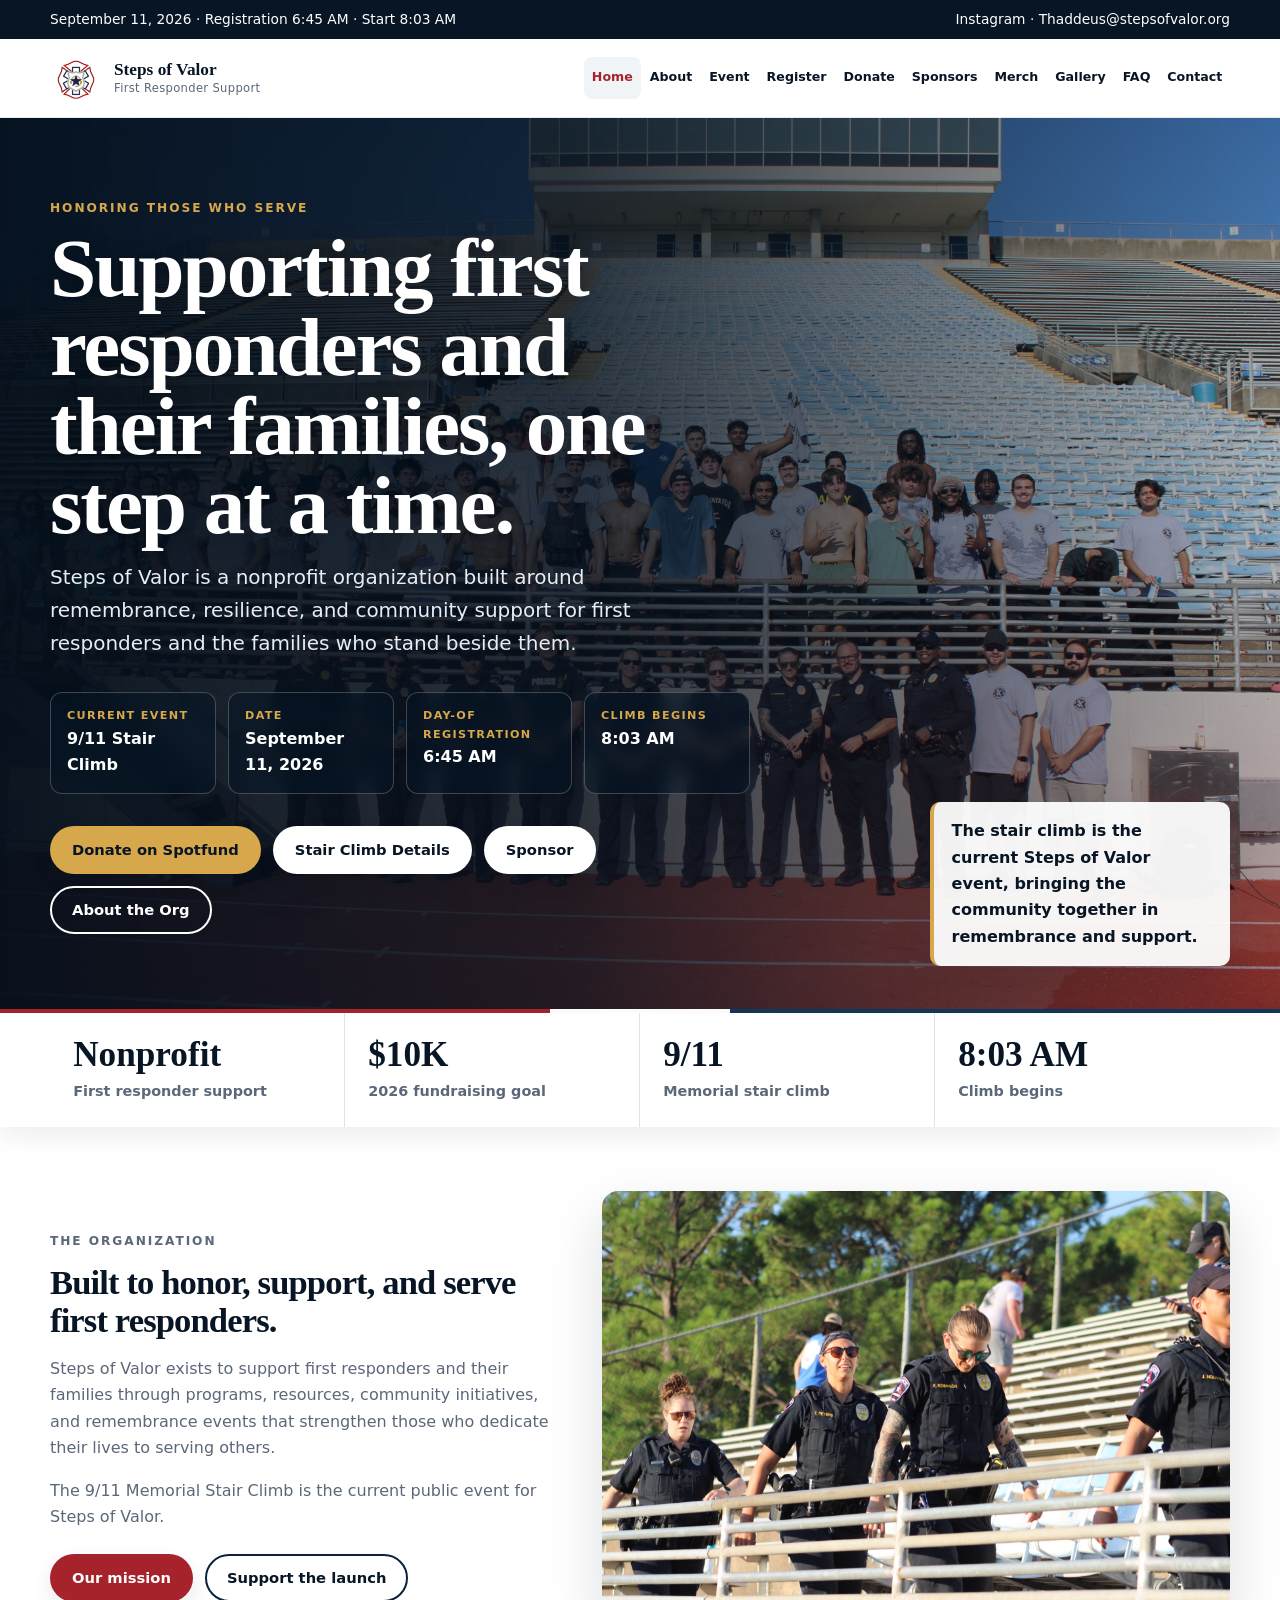
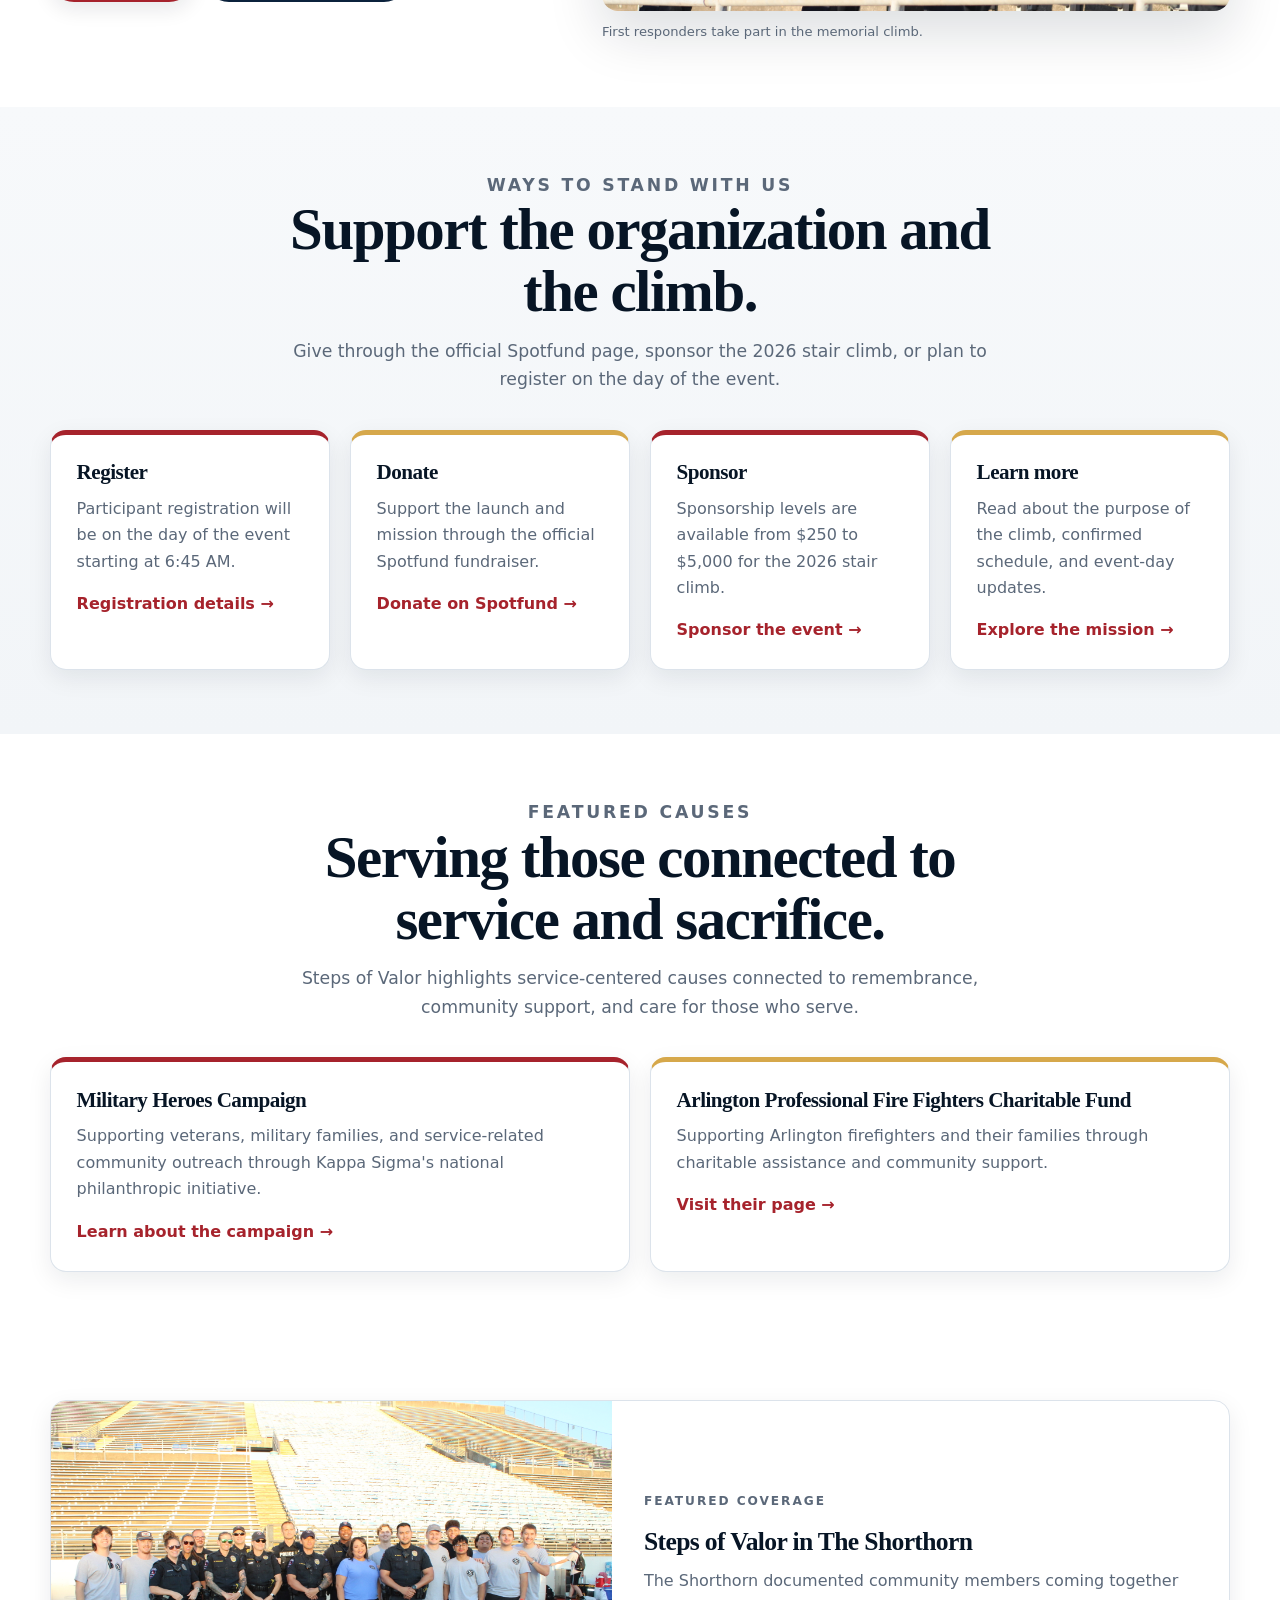
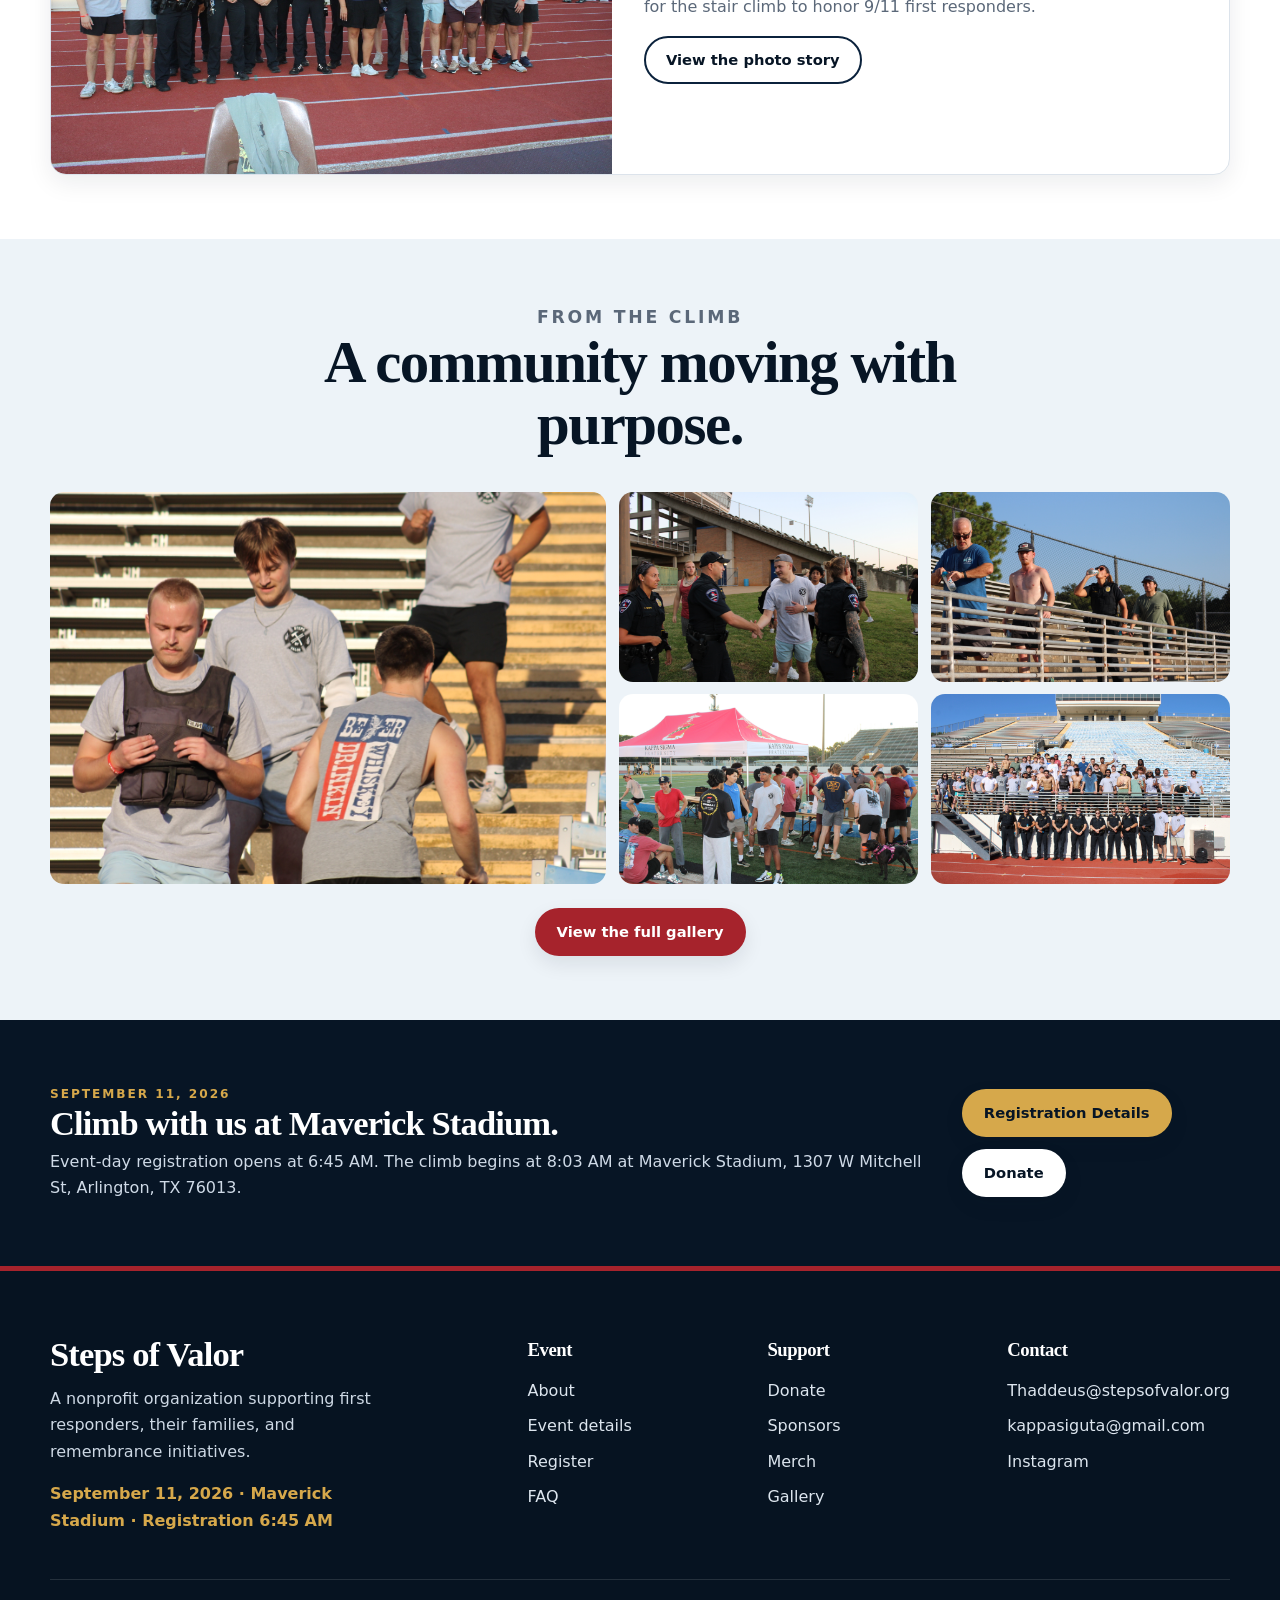
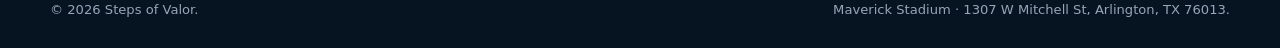
==== index.html @ c44294a9 "Use transparent header emblem" ====
<!DOCTYPE html>
<html lang="en">
<head>
  <meta charset="UTF-8">
  <meta name="viewport" content="width=device-width, initial-scale=1.0">
  <title>Steps of Valor | First Responder Support</title>
  <meta name="description" content="Steps of Valor is a nonprofit organization supporting first responders and their families. Its current event is the 2026 Steps of Valor 9/11 Memorial Stair Climb.">
  <meta property="og:title" content="Steps of Valor | First Responder Support">
  <meta property="og:description" content="Support first responders and their families through Steps of Valor. The 2026 9/11 Memorial Stair Climb is September 11 at Maverick Stadium.">
  <meta property="og:type" content="website">
  <meta property="og:url" content="https://stepsofvalor.org/">
  <meta property="og:image" content="assets/images/IMG_0502.JPG">
  <link rel="icon" href="assets/images/favicon.svg" type="image/svg+xml">
  <link rel="stylesheet" href="assets/css/style.css?v=20260818-3">
</head>
<body>
  <a class="skip-link" href="#main">Skip to content</a>
  <div class="top-strip"><div class="container"><span>September 11, 2026 · Registration 6:45 AM · Start 8:03 AM</span><span><a data-link="instagram" href="https://www.instagram.com/stepsofvalor/">Instagram</a> · <a data-email="contact" href="mailto:Thaddeus@stepsofvalor.org">Thaddeus@stepsofvalor.org</a></span></div></div>
  <header class="site-header">
    <div class="container header-inner">
      <a class="brand" href="index.html" aria-label="Steps of Valor home"><span class="brand-logo" aria-hidden="true"><img src="assets/images/steps-of-valor-emblem-transparent.png" alt=""></span><span class="brand-text"><span class="brand-name">Steps of Valor</span><span class="brand-subtitle">First Responder Support</span></span></a>
      <button class="menu-toggle" type="button" aria-label="Toggle navigation" aria-expanded="false" data-menu-toggle>Menu</button>
      <nav class="site-nav" aria-label="Primary navigation" data-site-nav><a data-current href="index.html">Home</a><a data-current href="about.html">About</a><a data-current href="event.html">Event</a><a data-current href="register.html">Register</a><a data-current href="donate.html">Donate</a><a data-current href="sponsors.html">Sponsors</a><a data-current href="merch.html">Merch</a><a data-current href="gallery.html">Gallery</a><a data-current href="faq.html">FAQ</a><a data-current href="contact.html">Contact</a></nav>
    </div>
  </header>

  <main id="main">
    <section class="hero">
      <div class="container hero-grid">
        <div>
          <p class="eyebrow" style="color:var(--gold-500)">Honoring those who serve</p>
          <h1>Supporting first responders and their families, one step at a time.</h1>
          <p class="lead">Steps of Valor is a nonprofit organization built around remembrance, resilience, and community support for first responders and the families who stand beside them.</p>
          <div class="hero-facts" aria-label="Confirmed event times">
            <div class="hero-fact"><strong>Current event</strong><span>9/11 Stair Climb</span></div>
            <div class="hero-fact"><strong>Date</strong><span>September 11, 2026</span></div>
            <div class="hero-fact"><strong>Day-of registration</strong><span>6:45 AM</span></div>
            <div class="hero-fact"><strong>Climb begins</strong><span>8:03 AM</span></div>
          </div>
          <div class="button-row"><a class="btn btn-secondary" data-link="donation" href="https://www.spotfund.com/story/bda2a537-c0e3-43a4-8b0c-3c5d12662fa1?source=s&amp;share_location=c&amp;SFID=mqt8v43sc">Donate on Spotfund</a><a class="btn btn-light" href="event.html">Stair Climb Details</a><a class="btn btn-light" href="sponsors.html">Sponsor</a><a class="btn btn-outline" style="color:#fff;border-color:#fff" href="about.html">About the Org</a></div>
        </div>
        <p class="hero-note">The stair climb is the current Steps of Valor event, bringing the community together in remembrance and support.</p>
      </div>
    </section>

    <section class="stat-strip" aria-label="Organization and event overview"><div class="container stat-grid"><div class="stat"><strong>Nonprofit</strong><span>First responder support</span></div><div class="stat"><strong>$10K</strong><span>2026 fundraising goal</span></div><div class="stat"><strong>9/11</strong><span>Memorial stair climb</span></div><div class="stat"><strong>8:03 AM</strong><span>Climb begins</span></div></div></section>

    <section class="section">
      <div class="container feature-band">
        <div>
          <p class="eyebrow">The organization</p>
          <h2>Built to honor, support, and serve first responders.</h2>
          <p>Steps of Valor exists to support first responders and their families through programs, resources, community initiatives, and remembrance events that strengthen those who dedicate their lives to serving others.</p>
          <p>The 9/11 Memorial Stair Climb is the current public event for Steps of Valor.</p>
          <div class="button-row" style="margin-top:1.5rem"><a class="btn btn-primary" href="about.html">Our mission</a><a class="btn btn-outline" data-link="donation" href="https://www.spotfund.com/story/bda2a537-c0e3-43a4-8b0c-3c5d12662fa1?source=s&amp;share_location=c&amp;SFID=mqt8v43sc">Support the launch</a></div>
        </div>
        <figure style="margin:0"><div class="feature-image"><img src="assets/images/IMG_0269.JPG" alt="First responders climbing stadium steps during Steps of Valor" loading="lazy"></div><figcaption class="image-caption">First responders take part in the memorial climb.</figcaption></figure>
      </div>
    </section>

    <section class="section section-soft">
      <div class="container">
        <div class="section-header center"><p class="eyebrow">Ways to stand with us</p><h2>Support the organization and the climb.</h2><p>Give through the official Spotfund page, sponsor the 2026 stair climb, or plan to register on the day of the event.</p></div>
        <div class="grid four">
          <article class="card accent-card"><h3>Register</h3><p>Participant registration will be on the day of the event starting at 6:45 AM.</p><a class="link-arrow" href="register.html">Registration details</a></article>
          <article class="card gold-card"><h3>Donate</h3><p>Support the launch and mission through the official Spotfund fundraiser.</p><a class="link-arrow" data-link="donation" href="https://www.spotfund.com/story/bda2a537-c0e3-43a4-8b0c-3c5d12662fa1?source=s&amp;share_location=c&amp;SFID=mqt8v43sc">Donate on Spotfund</a></article>
          <article class="card accent-card"><h3>Sponsor</h3><p>Sponsorship levels are available from $250 to $5,000 for the 2026 stair climb.</p><a class="link-arrow" href="sponsors.html">Sponsor the event</a></article>
          <article class="card gold-card"><h3>Learn more</h3><p>Read about the purpose of the climb, confirmed schedule, and event-day updates.</p><a class="link-arrow" href="about.html">Explore the mission</a></article>
        </div>
      </div>
    </section>

    <section class="section">
      <div class="container">
        <div class="section-header center"><p class="eyebrow">Featured causes</p><h2>Serving those connected to service and sacrifice.</h2><p>Steps of Valor highlights service-centered causes connected to remembrance, community support, and care for those who serve.</p></div>
        <div class="grid two">
          <article class="card accent-card"><h3>Military Heroes Campaign</h3><p>Supporting veterans, military families, and service-related community outreach through Kappa Sigma's national philanthropic initiative.</p><a class="link-arrow" data-link="military-heroes" href="https://www.kappasigma.org/military-heroes-campaign/" target="_blank" rel="noopener">Learn about the campaign</a></article>
          <article class="card gold-card"><h3>Arlington Professional Fire Fighters Charitable Fund</h3><p>Supporting Arlington firefighters and their families through charitable assistance and community support.</p><a class="link-arrow" data-link="arlington-firefighters" href="https://www.arlingtonprofessionalfirefighters.org/" target="_blank" rel="noopener">Visit their page</a></article>
        </div>
      </div>
    </section>

    <section class="section">
      <div class="container">
        <article class="card media-card">
          <img src="assets/images/IMG_0184.JPG" alt="Steps of Valor participants and first responders gathered at the stadium" loading="lazy">
          <div><p class="eyebrow">Featured coverage</p><h2>Steps of Valor in The Shorthorn</h2><p>The Shorthorn documented community members coming together for the stair climb to honor 9/11 first responders.</p><a class="btn btn-outline" href="https://www.theshorthorn.com/gallery/photos-community-climbs-steps-of-valor-honors-9-11-first-responders/article_fa70533f-13c5-48ef-8dc5-a24b3c946328.html" target="_blank" rel="noopener">View the photo story</a></div>
        </article>
      </div>
    </section>

    <section class="section section-blue">
      <div class="container">
        <div class="section-header center"><p class="eyebrow">From the climb</p><h2>A community moving with purpose.</h2></div>
        <div class="gallery-preview">
          <a href="gallery.html"><img src="assets/images/IMG_0232.JPG" alt="Participants climbing stadium stairs" loading="lazy"></a>
          <a href="gallery.html"><img src="assets/images/IMG_0146.JPG" alt="Community members greeting first responders" loading="lazy"></a>
          <a href="gallery.html"><img src="assets/images/IMG_0398.JPG" alt="Climbers on stadium steps" loading="lazy"></a>
          <a href="gallery.html"><img src="assets/images/IMG_0174.JPG" alt="Event registration gathering" loading="lazy"></a>
          <a href="gallery.html"><img src="assets/images/IMG_0502.JPG" alt="Steps of Valor community group" loading="lazy"></a>
        </div>
        <div class="button-row" style="margin-top:1.5rem;justify-content:center"><a class="btn btn-primary" href="gallery.html">View the full gallery</a></div>
      </div>
    </section>

    <section class="section section-dark"><div class="container cta-panel"><div><p class="eyebrow" style="color:var(--gold-500)">September 11, 2026</p><h2>Climb with us at Maverick Stadium.</h2><p>Event-day registration opens at 6:45 AM. The climb begins at 8:03 AM at Maverick Stadium, 1307 W Mitchell St, Arlington, TX 76013.</p></div><div class="button-row"><a class="btn btn-secondary" href="register.html">Registration Details</a><a class="btn btn-light" data-link="donation" href="https://www.spotfund.com/story/bda2a537-c0e3-43a4-8b0c-3c5d12662fa1?source=s&amp;share_location=c&amp;SFID=mqt8v43sc">Donate</a></div></div></section>
  </main>

  <footer class="site-footer">
    <div class="container footer-grid"><div><h2>Steps of Valor</h2><p>A nonprofit organization supporting first responders, their families, and remembrance initiatives.</p><p class="footer-event">September 11, 2026 · Maverick Stadium · Registration 6:45 AM</p></div><div><h3>Event</h3><div class="footer-links"><a href="about.html">About</a><a href="event.html">Event details</a><a href="register.html">Register</a><a href="faq.html">FAQ</a></div></div><div><h3>Support</h3><div class="footer-links"><a href="donate.html">Donate</a><a href="sponsors.html">Sponsors</a><a href="merch.html">Merch</a><a href="gallery.html">Gallery</a></div></div><div><h3>Contact</h3><div class="footer-links"><a data-email="contact" href="mailto:Thaddeus@stepsofvalor.org">Thaddeus@stepsofvalor.org</a><a data-email="chapter" href="mailto:kappasiguta@gmail.com">kappasiguta@gmail.com</a><a data-link="instagram" href="https://www.instagram.com/stepsofvalor/">Instagram</a></div></div></div>
    <div class="container footer-bottom"><span>&copy; <span data-current-year></span> Steps of Valor.</span><span>Maverick Stadium · 1307 W Mitchell St, Arlington, TX 76013.</span></div>
  </footer>
  <script src="assets/js/config.js"></script><script src="assets/js/main.js"></script>
</body>
</html>
---- assets/css/style.css ----
:root {
  --navy-950: #071525;
  --navy-900: #0b223c;
  --navy-800: #123759;
  --red-700: #a6232c;
  --red-600: #bd303a;
  --gold-500: #d6a84b;
  --gold-100: #fff5dc;
  --ink: #152033;
  --muted: #5b6879;
  --line: #dce3eb;
  --paper: #fff;
  --soft: #f5f7fa;
  --soft-blue: #edf3f8;
  --shadow-sm: 0 8px 24px rgba(7, 21, 37, .08);
  --shadow: 0 22px 55px rgba(7, 21, 37, .14);
  --radius: 16px;
  --max: 1180px;
}

* { box-sizing: border-box; }
html { scroll-behavior: smooth; }
body { margin: 0; color: var(--ink); background: var(--paper); font-family: Inter, ui-sans-serif, system-ui, -apple-system, BlinkMacSystemFont, "Segoe UI", sans-serif; font-size: 16px; line-height: 1.65; }
body.menu-open { overflow: hidden; }
img { display: block; max-width: 100%; }
a { color: var(--red-700); text-underline-offset: 3px; }
a:hover { color: var(--navy-900); }
:focus-visible { outline: 3px solid var(--gold-500); outline-offset: 3px; }
h1, h2, h3 { font-family: Georgia, "Times New Roman", serif; letter-spacing: -.025em; }
h2 { font-size: clamp(1.8rem, 2.7vw, 2.45rem); line-height: 1.12; }
.container { width: min(100% - 40px, var(--max)); margin-inline: auto; }
.skip-link { position: absolute; left: 1rem; top: -5rem; z-index: 1000; padding: .7rem 1rem; background: var(--gold-500); color: var(--navy-950); font-weight: 800; }
.skip-link:focus { top: 1rem; }
.eyebrow { margin: 0 0 .7rem; color: var(--red-700); font-size: .76rem; font-weight: 900; letter-spacing: .16em; text-transform: uppercase; }
.section { padding: clamp(3.75rem, 5vw, 4.75rem) 0; }
.section-soft { background: linear-gradient(180deg, #f7f9fb, #f2f5f8); }
.section-blue { background: var(--soft-blue); }
.section-dark { color: #fff; background: var(--navy-950); }
.section-header { max-width: 750px; margin-bottom: 2.25rem; }
.section-header.center { margin-inline: auto; text-align: center; }
.section-header h1, .section-header h2 { margin: 0 0 .85rem; color: var(--navy-950); font-size: clamp(2.15rem, 4.6vw, 3.7rem); line-height: 1.05; }
.section-header p, .lead { margin: 0; color: var(--muted); font-size: 1.08rem; }
.section-dark h2, .section-dark .section-header h2 { color: #fff; }
.section-dark p { color: #cfdae7; }

.top-strip { color: #fff; background: var(--navy-950); font-size: .86rem; }
.top-strip .container { display: flex; gap: 1rem; align-items: center; justify-content: space-between; padding: .5rem 0; }
.top-strip a { color: #fff; text-decoration: none; }
.top-strip a:hover { color: var(--gold-500); }
.site-header { position: relative; z-index: 100; border-bottom: 1px solid rgba(7,21,37,.08); background: rgba(255,255,255,.96); backdrop-filter: blur(16px); }
.header-inner { display: flex; min-height: 78px; align-items: center; justify-content: space-between; gap: 1.25rem; }
.brand { display: inline-flex; flex: 0 0 auto; align-items: center; gap: .75rem; color: var(--navy-950); text-decoration: none; }
.brand-logo { display: grid; width: 52px; height: 52px; flex: 0 0 auto; place-items: center; overflow: hidden; background: transparent; }
.brand-logo img { width: 100%; height: 100%; object-fit: contain; }
.brand-text { display: grid; line-height: 1.05; }
.brand-name { font-family: Georgia, serif; font-size: 1.08rem; font-weight: 800; }
.brand-subtitle { margin-top: .2rem; color: var(--muted); font-size: .72rem; letter-spacing: .03em; }
.site-nav { display: flex; align-items: center; gap: .1rem; }
.site-nav a { padding: .65rem .48rem; border-radius: 8px; color: var(--navy-950); font-size: .79rem; font-weight: 800; text-decoration: none; }
.site-nav a:hover, .site-nav a[aria-current="page"] { color: var(--red-700); background: #f1f4f7; }
.menu-toggle { display: none; min-width: 46px; min-height: 44px; border: 1px solid var(--line); border-radius: 10px; color: var(--navy-950); background: #fff; font-weight: 800; }

.button-row { display: flex; flex-wrap: wrap; gap: .75rem; align-items: center; }
.btn { display: inline-flex; min-height: 48px; align-items: center; justify-content: center; padding: .85rem 1.25rem; border: 2px solid transparent; border-radius: 999px; font-size: .92rem; font-weight: 900; line-height: 1.1; text-align: center; text-decoration: none; box-shadow: 0 8px 20px rgba(7,21,37,.09); transition: transform .18s ease, box-shadow .18s ease, background .18s ease; }
.btn:hover { transform: translateY(-2px); box-shadow: 0 12px 25px rgba(7,21,37,.15); }
.btn-primary { color: #fff; background: var(--red-700); }
.btn-primary:hover { color: #fff; background: #8e1b23; }
.btn-secondary { color: var(--navy-950); background: var(--gold-500); }
.btn-secondary:hover { color: var(--navy-950); background: #e5b95d; }
.btn-outline { color: var(--navy-950); border-color: var(--navy-900); background: transparent; box-shadow: none; }
.btn-outline:hover { color: #fff; background: var(--navy-900); }
.btn-light { color: var(--navy-950); background: #fff; }
.btn-light:hover { color: var(--navy-950); background: var(--gold-100); }

.hero { position: relative; overflow: hidden; min-height: 690px; color: #fff; background: var(--navy-950); }
.hero::before { content: ""; position: absolute; inset: 0; background: linear-gradient(90deg, rgba(4,15,27,.97) 0%, rgba(4,15,27,.83) 45%, rgba(4,15,27,.28) 100%), linear-gradient(0deg, rgba(166,35,44,.25), transparent 55%), url("../images/IMG_0502.JPG") center 38% / cover; }
.hero::after { content: ""; position: absolute; inset: auto 0 0; height: 5px; background: linear-gradient(90deg, var(--red-700) 0 43%, #fff 43% 57%, var(--navy-800) 57%); }
.hero-grid { position: relative; display: grid; min-height: 690px; grid-template-columns: minmax(0, 700px); align-items: center; padding: 5rem 0; }
.hero h1 { max-width: 820px; margin: 0 0 1rem; font-size: clamp(2.9rem, 6.5vw, 5.6rem); line-height: .95; text-wrap: balance; text-shadow: 0 3px 25px rgba(0,0,0,.3); }
.hero .lead { max-width: 650px; color: #e6edf5; font-size: clamp(1.05rem, 2vw, 1.25rem); }
.hero-facts { display: grid; max-width: 900px; grid-template-columns: repeat(4, 1fr); gap: .75rem; margin: 2rem 0; }
.hero-fact { padding: .9rem 1rem; border: 1px solid rgba(255,255,255,.22); border-radius: 12px; background: rgba(7,21,37,.55); backdrop-filter: blur(8px); }
.hero-fact strong { display: block; color: var(--gold-500); font-size: .7rem; letter-spacing: .12em; text-transform: uppercase; }
.hero-fact span { font-size: 1rem; font-weight: 800; }
.hero-note { position: absolute; right: 0; bottom: 2rem; max-width: 300px; padding: 1rem 1.1rem; border-left: 4px solid var(--gold-500); border-radius: 10px; color: var(--navy-950); background: rgba(255,255,255,.94); box-shadow: var(--shadow); font-weight: 700; }

.stat-strip { position: relative; z-index: 2; margin-top: -1px; background: #fff; box-shadow: var(--shadow-sm); }
.stat-grid { display: grid; grid-template-columns: repeat(4, 1fr); }
.stat { padding: 1.45rem; border-right: 1px solid var(--line); }
.stat:last-child { border: 0; }
.stat strong { display: block; color: var(--navy-950); font: 800 clamp(1.4rem,3vw,2.2rem)/1.1 Georgia, serif; }
.stat span { display: block; margin-top: .3rem; color: var(--muted); font-size: .9rem; font-weight: 700; }

.grid { display: grid; gap: 1.25rem; }
.grid.two { grid-template-columns: repeat(2, minmax(0,1fr)); }
.grid.three { grid-template-columns: repeat(3, minmax(0,1fr)); }
.grid.four { grid-template-columns: repeat(4, minmax(0,1fr)); }
.card { padding: 1.6rem; border: 1px solid var(--line); border-radius: var(--radius); background: #fff; box-shadow: var(--shadow-sm); transition: transform .2s ease, box-shadow .2s ease; }
.card:hover { transform: translateY(-3px); box-shadow: var(--shadow); }
.card h2, .card h3 { margin: 0 0 .7rem; color: var(--navy-950); line-height: 1.16; }
.card h2 { font-size: clamp(1.5rem, 2vw, 2.05rem); }
.card h3 { font-size: clamp(1.3rem, 1.65vw, 1.65rem); }
.card p { margin: 0 0 1rem; color: var(--muted); }
.card p:last-child { margin-bottom: 0; }
.accent-card { border-top: 5px solid var(--red-700); }
.gold-card { border-top: 5px solid var(--gold-500); }
.feature-band { display: grid; grid-template-columns: .9fr 1.1fr; gap: clamp(1.75rem, 3vw, 2.5rem); align-items: center; }
.feature-band h2 { margin: 0 0 .8rem; color: var(--navy-950); }
.feature-band p { color: var(--muted); }
.feature-image { overflow: hidden; min-height: 420px; border-radius: var(--radius); box-shadow: var(--shadow); }
.feature-image img { width: 100%; height: 100%; min-height: 420px; object-fit: cover; }
.image-caption { margin-top: .65rem; color: var(--muted); font-size: .82rem; }
.media-card { display: grid; grid-template-columns: 1fr 1.1fr; overflow: hidden; padding: 0; }
.media-card img { width: 100%; height: 100%; min-height: 310px; object-fit: cover; }
.media-card > div { padding: 2rem; align-self: center; }
.link-arrow { font-weight: 900; text-decoration: none; }
.link-arrow::after { content: " →"; }

.page-hero { position: relative; overflow: hidden; padding: clamp(3.25rem, 4.5vw, 4.25rem) 0; color: #fff; background: linear-gradient(125deg, var(--navy-950), var(--navy-800)); }
.page-hero::after { content: ""; position: absolute; right: -10%; bottom: -80%; width: 50%; aspect-ratio: 1; border: 1px solid rgba(255,255,255,.1); border-radius: 50%; box-shadow: 0 0 0 70px rgba(255,255,255,.025), 0 0 0 140px rgba(255,255,255,.02); }
.page-hero .container { position: relative; z-index: 1; max-width: var(--max); }
.page-hero h1 { max-width: 820px; margin: 0 0 .9rem; font-size: clamp(2.35rem, 4.1vw, 3.75rem); line-height: 1.02; text-wrap: balance; }
.page-hero p:not(.eyebrow) { max-width: 700px; margin: 0; color: #d9e2ed; font-size: clamp(1rem, 1.35vw, 1.08rem); }
.page-hero .eyebrow { color: var(--gold-500); }
.callout, .note { padding: 1.4rem; border: 1px solid #ead7a6; border-radius: var(--radius); background: var(--gold-100); }
.callout h2 { margin-top: 0; color: var(--navy-950); }
.status-pill { display: inline-flex; padding: .3rem .65rem; border-radius: 999px; color: #724d00; background: var(--gold-100); font-size: .75rem; font-weight: 900; letter-spacing: .05em; text-transform: uppercase; }
.check-list { margin: 0; padding: 0; list-style: none; }
.check-list li { position: relative; padding: .45rem 0 .45rem 1.65rem; }
.check-list li::before { content: "✓"; position: absolute; left: 0; color: var(--red-700); font-weight: 900; }
.timeline { display: grid; gap: .3rem; }
.timeline-item { position: relative; display: grid; grid-template-columns: 105px 1fr; gap: 1rem; padding: 1.1rem 0 1.1rem 1.4rem; border-left: 2px solid var(--gold-500); }
.timeline-item::before { content: ""; position: absolute; left: -6px; top: 1.55rem; width: 10px; height: 10px; border-radius: 50%; background: var(--red-700); }
.timeline-item strong { color: var(--navy-950); }
.timeline-item span { color: var(--muted); }
.cta-panel { display: flex; align-items: center; justify-content: space-between; gap: 2rem; }
.cta-panel h2 { margin: 0 0 .35rem; }
.cta-panel p { margin: 0; }
.tier { position: relative; padding-top: 2rem; }
.tier-price { margin: .4rem 0 1rem; color: var(--red-700); font-weight: 900; }
.logo-grid { display: grid; grid-template-columns: repeat(4, 1fr); gap: 1rem; }

.gallery-preview { display: grid; grid-template-columns: 1.3fr .7fr .7fr; grid-template-rows: 190px 190px; gap: .8rem; }
.gallery-preview a:first-child { grid-row: 1 / 3; }
.gallery-preview a { overflow: hidden; border-radius: 14px; }
.gallery-preview img { width: 100%; height: 100%; object-fit: cover; transition: transform .35s ease; }
.gallery-preview a:hover img { transform: scale(1.03); }
.gallery-grid { columns: 3 280px; column-gap: 1rem; }
.gallery-item { position: relative; break-inside: avoid; overflow: hidden; margin: 0 0 1rem; border-radius: 14px; background: #e8edf2; box-shadow: var(--shadow-sm); }
.gallery-item img { width: 100%; height: auto; transition: transform .3s ease; }
.gallery-item:hover img { transform: scale(1.02); }
.gallery-item figcaption { position: absolute; inset: auto 0 0; padding: 2.5rem 1rem .8rem; color: #fff; background: linear-gradient(transparent, rgba(3,12,22,.85)); font-size: .84rem; }
.faq-list { display: grid; gap: .75rem; max-width: 900px; margin-inline: auto; }
.faq-list details { border: 1px solid var(--line); border-radius: 12px; background: #fff; box-shadow: 0 5px 15px rgba(7,21,37,.04); }
.faq-list summary { padding: 1.1rem 1.25rem; color: var(--navy-950); font-weight: 900; cursor: pointer; }
.faq-list details p { margin: 0; padding: 0 1.25rem 1.15rem; color: var(--muted); }

.site-footer { color: #cdd8e4; background: #061321; border-top: 5px solid var(--red-700); }
.footer-grid { display: grid; grid-template-columns: 1.5fr repeat(3, .7fr); gap: 2rem; padding: 4rem 0 2.5rem; }
.site-footer h2, .site-footer h3 { margin: 0 0 .8rem; color: #fff; }
.site-footer p { max-width: 360px; margin: .3rem 0; }
.footer-event { margin-top: 1rem !important; color: var(--gold-500); font-weight: 800; }
.footer-links { display: grid; gap: .55rem; }
.footer-links a { color: #dce5ee; text-decoration: none; }
.footer-links a:hover { color: var(--gold-500); }
.footer-bottom { display: flex; gap: 1rem; justify-content: space-between; padding: 1.2rem 0 1.7rem; border-top: 1px solid rgba(255,255,255,.12); color: #95a6b8; font-size: .82rem; }

@media (max-width: 1060px) {
  .site-header { position: sticky; top: 0; }
  .menu-toggle { display: inline-flex; align-items: center; justify-content: center; }
  .site-nav { position: fixed; inset: 78px 0 auto; display: none; max-height: calc(100vh - 78px); overflow: auto; padding: 1rem 20px 1.5rem; border-top: 1px solid var(--line); background: #fff; box-shadow: var(--shadow); }
  .site-nav.is-open { display: grid; }
  .site-nav a { padding: .8rem 1rem; font-size: .95rem; }
  .grid.four { grid-template-columns: repeat(2, 1fr); }
}
@media (max-width: 760px) {
  .container { width: min(100% - 30px, var(--max)); }
  .top-strip .container { justify-content: center; text-align: center; }
  .top-strip span:last-child { display: none; }
  .brand-subtitle { display: none; }
  .section { padding: 4rem 0; }
  .hero, .hero-grid { min-height: 650px; }
  .hero::before { background: linear-gradient(90deg, rgba(4,15,27,.94), rgba(4,15,27,.58)), url("../images/IMG_0502.JPG") 58% center / cover; }
  .hero-facts { grid-template-columns: 1fr 1fr; }
  .hero-note { display: none; }
  .stat-grid { grid-template-columns: repeat(2, 1fr); }
  .stat:nth-child(2) { border-right: 0; }
  .stat:nth-child(-n+2) { border-bottom: 1px solid var(--line); }
  .grid.two, .grid.three, .feature-band, .media-card { grid-template-columns: 1fr; }
  .feature-image, .feature-image img { min-height: 300px; }
  .gallery-preview { grid-template-columns: 1fr 1fr; grid-template-rows: 240px 150px; }
  .gallery-preview a:first-child { grid-column: 1 / 3; grid-row: auto; }
  .logo-grid { grid-template-columns: repeat(2, 1fr); }
  .cta-panel { display: grid; }
  .footer-grid { grid-template-columns: 1fr 1fr; }
  .footer-grid > div:first-child { grid-column: 1 / 3; }
  .footer-bottom { display: grid; }
}
@media (max-width: 480px) {
  .brand-logo { width: 44px; height: 44px; }
  .header-inner { min-height: 70px; }
  .site-nav { top: 70px; }
  .hero-facts, .grid.four { grid-template-columns: 1fr; }
  .hero-fact { padding: .7rem .85rem; }
  .button-row .btn { width: 100%; }
  .stat { padding: 1.1rem .9rem; }
  .timeline-item { grid-template-columns: 82px 1fr; }
  .logo-grid { grid-template-columns: 1fr; }
}
@media (prefers-reduced-motion: reduce) {
  *, *::before, *::after { scroll-behavior: auto !important; transition: none !important; }
}
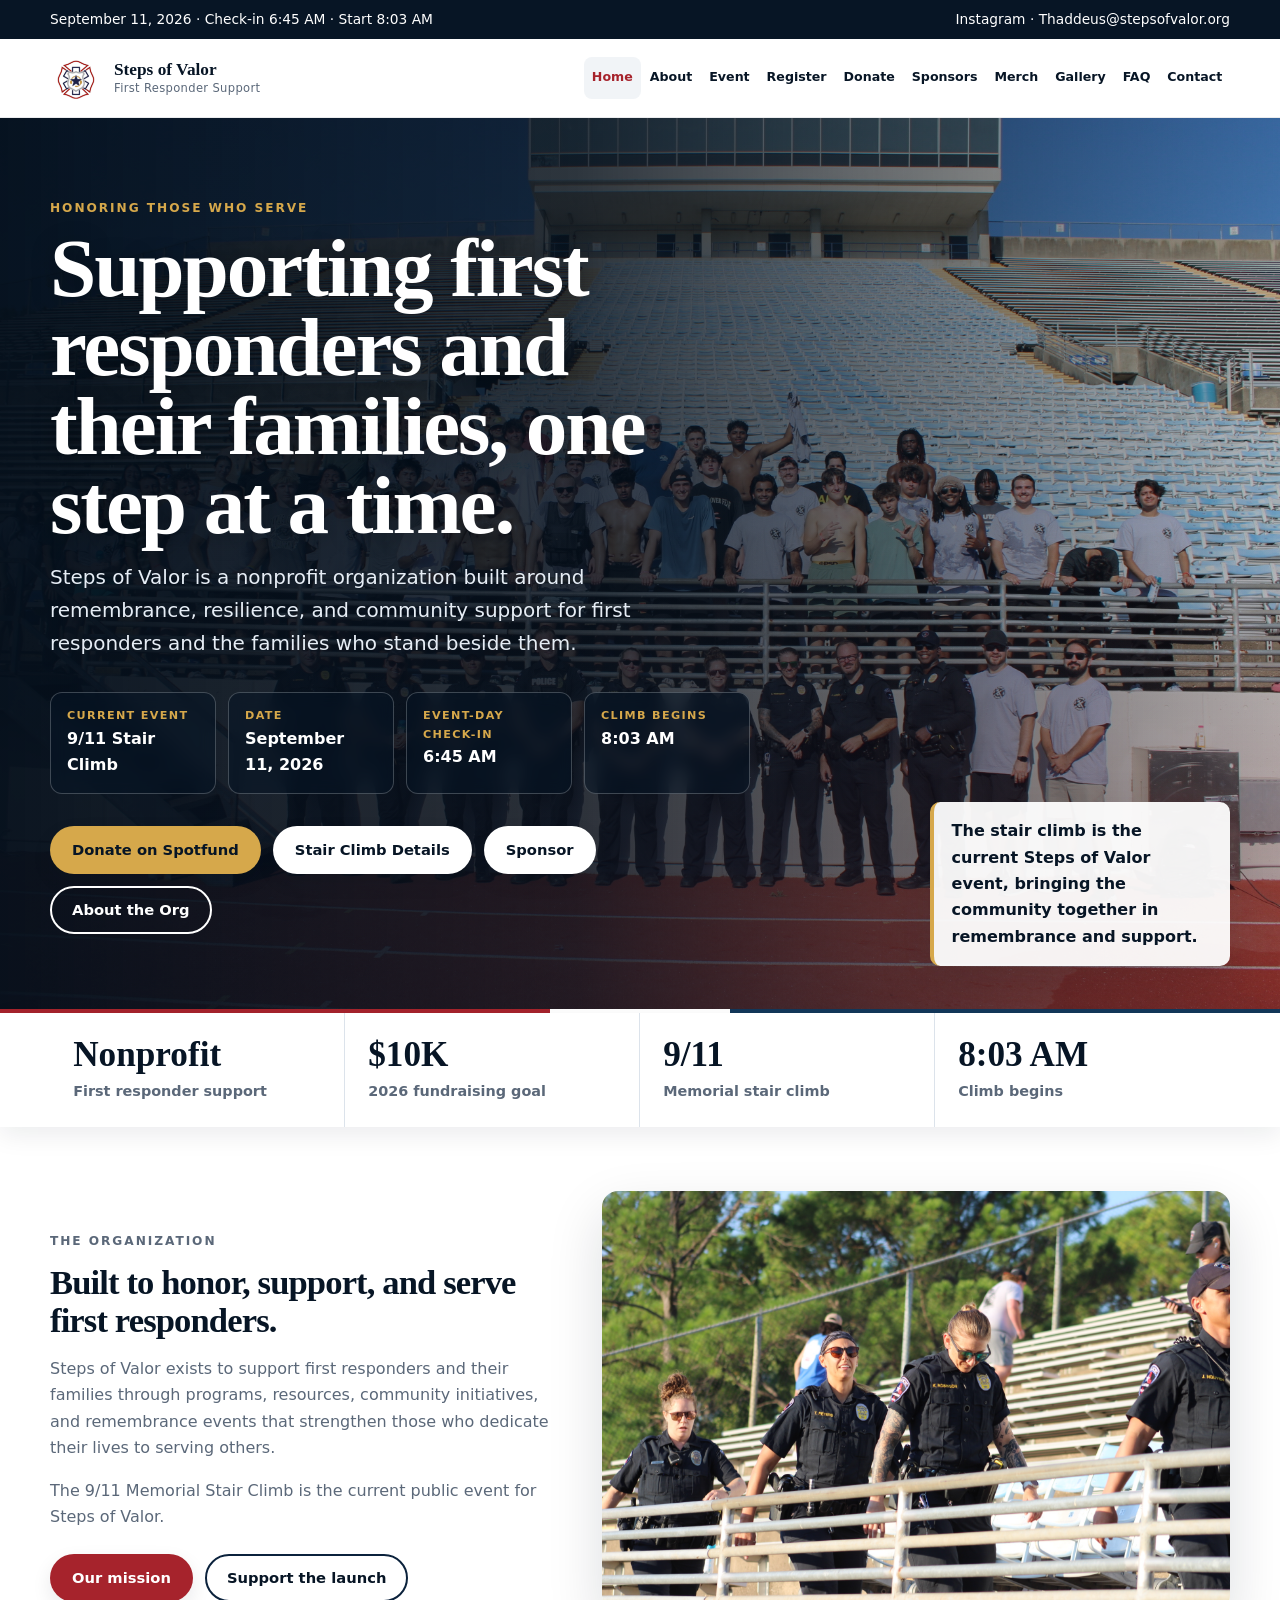
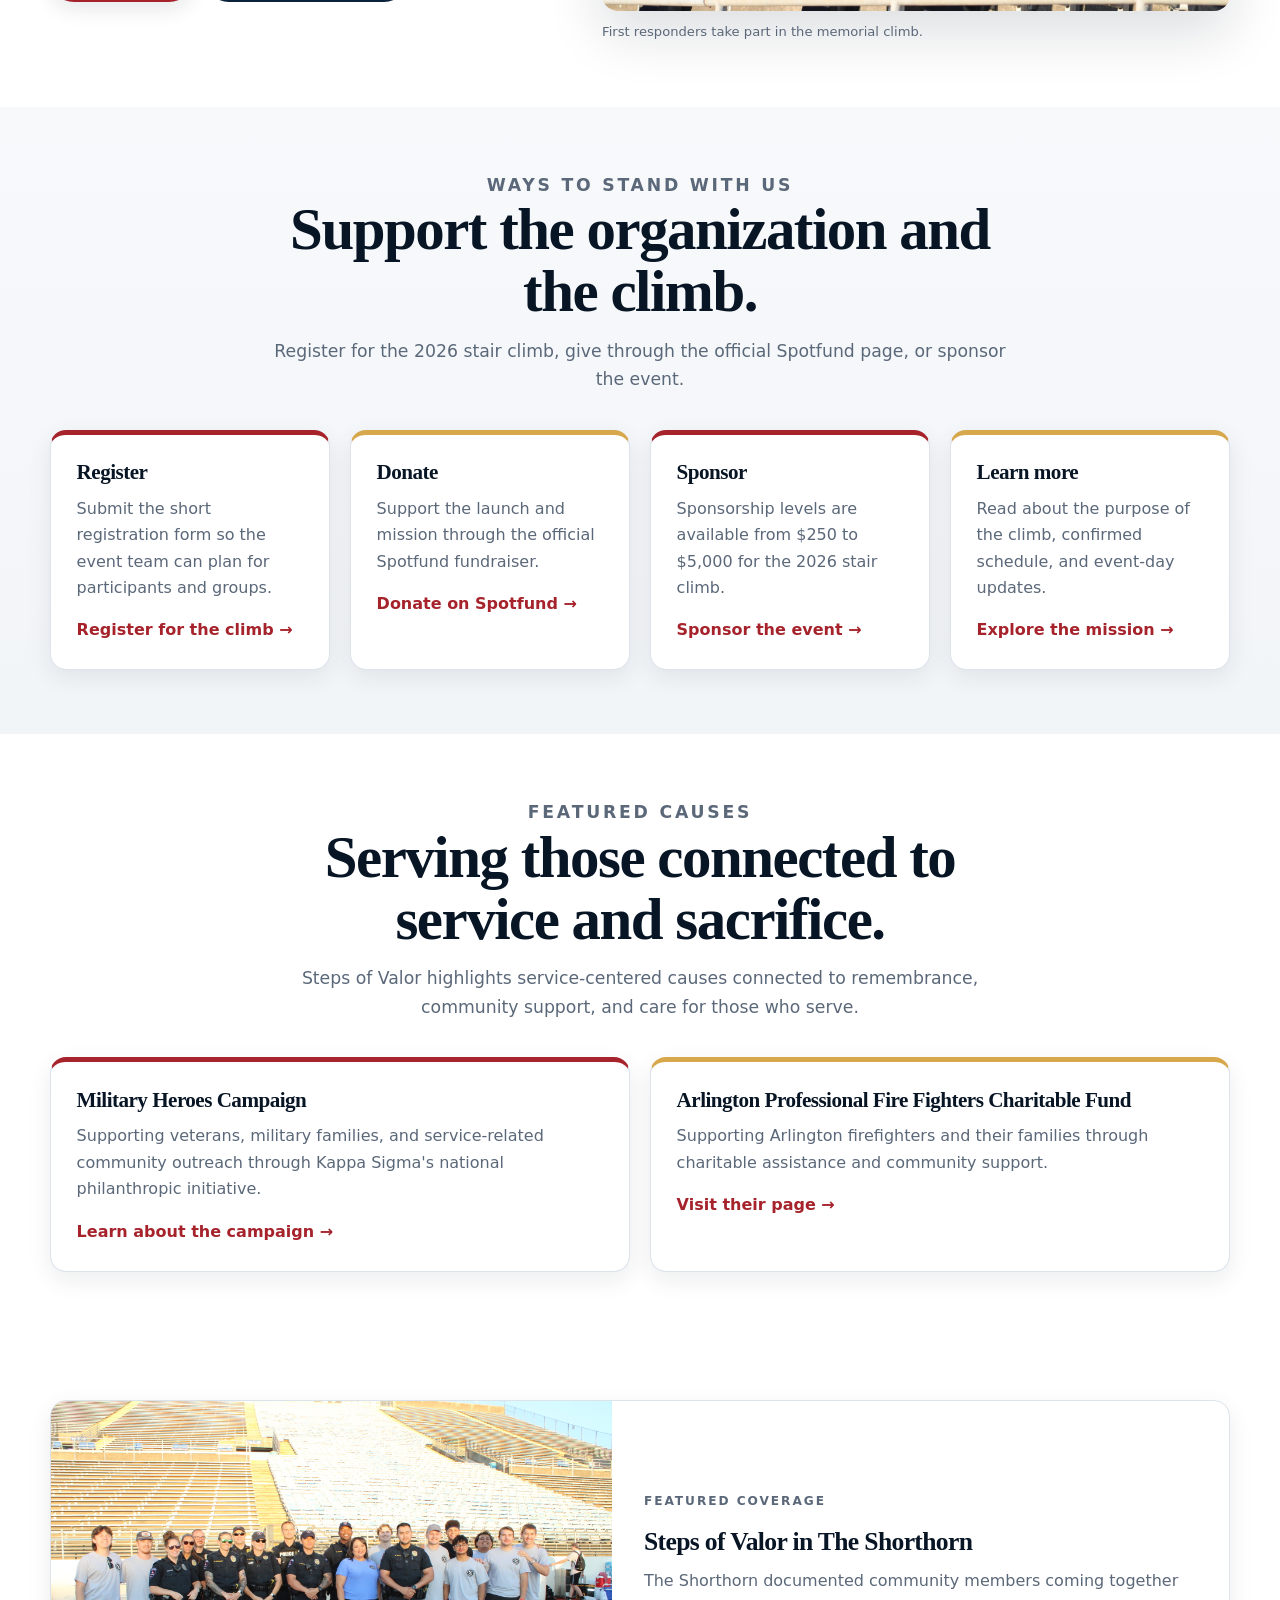
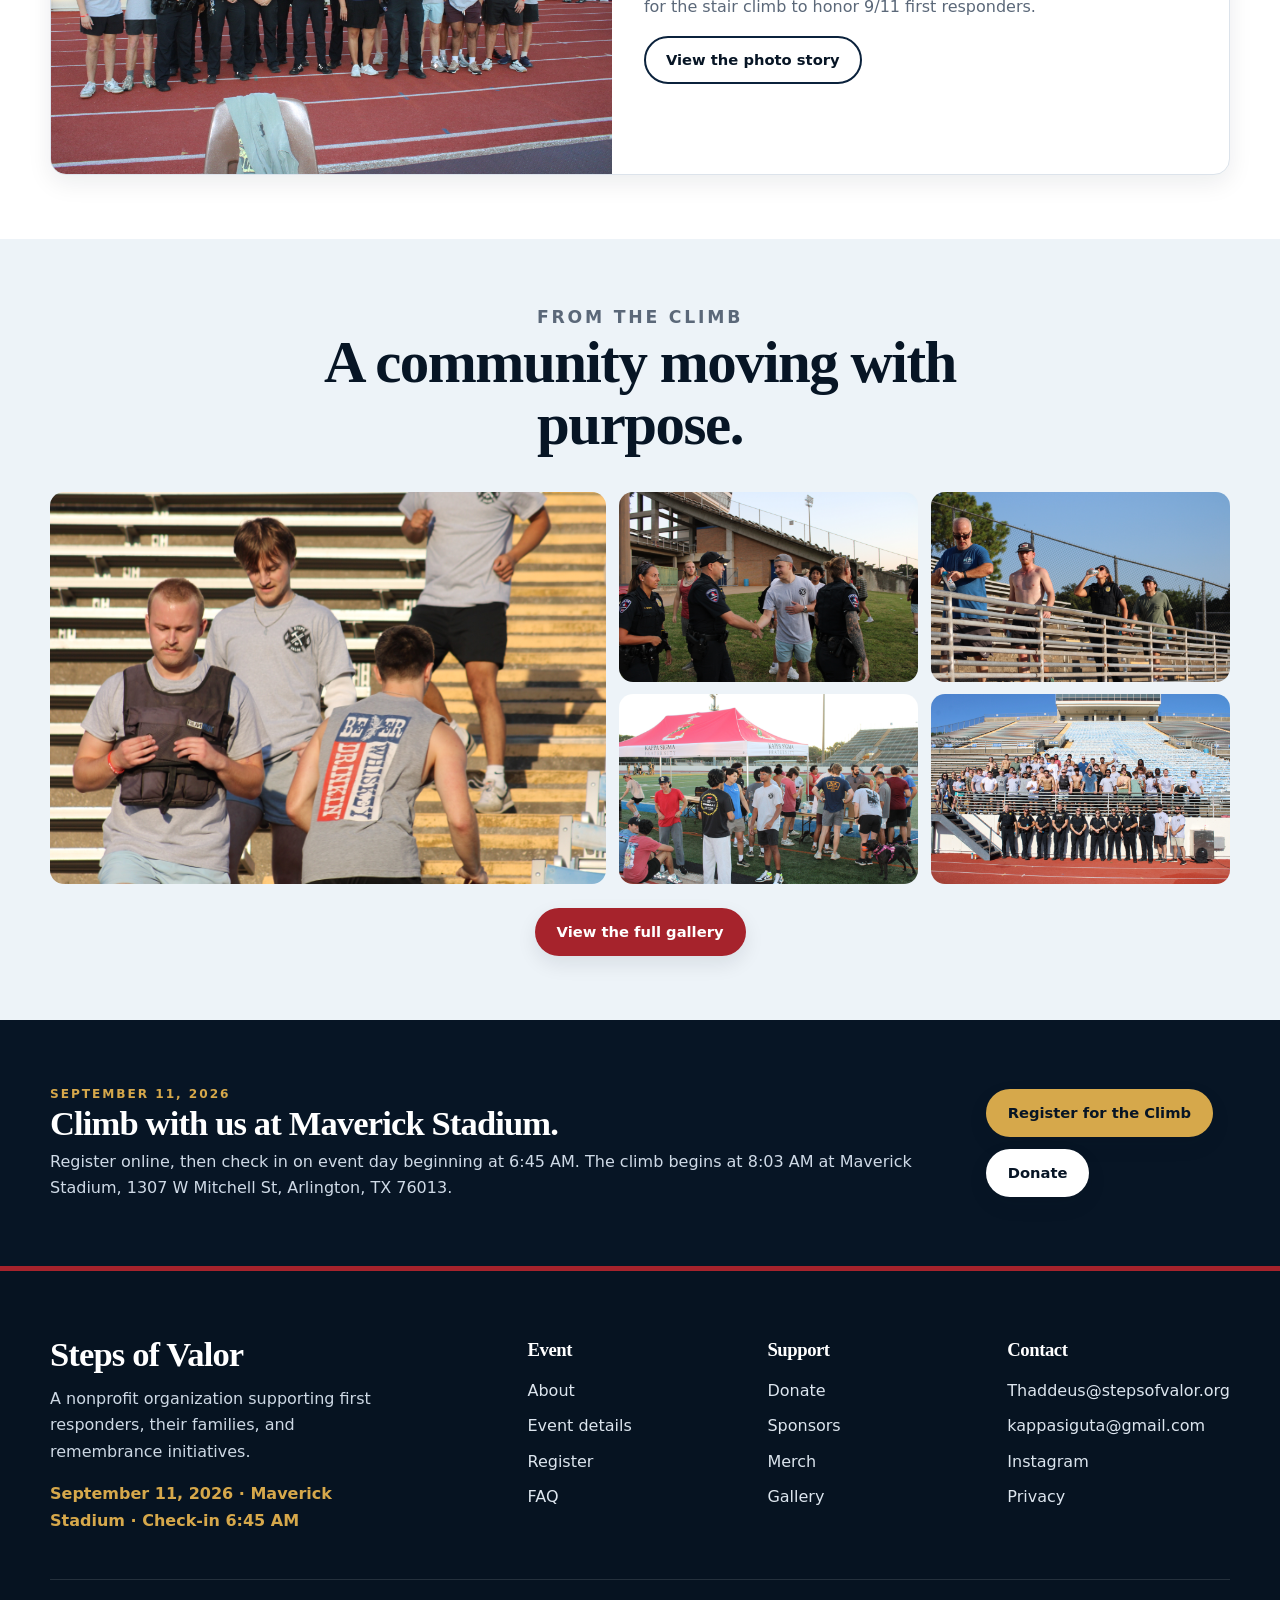
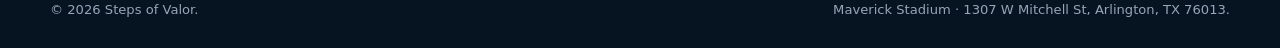
==== commit 0e3cb38d: "Add registration privacy and check-in desk" ====
--- a/index.html
+++ b/index.html
@@ -11,11 +11,11 @@
   <meta property="og:url" content="https://stepsofvalor.org/">
   <meta property="og:image" content="assets/images/IMG_0502.JPG">
   <link rel="icon" href="assets/images/favicon.svg" type="image/svg+xml">
-  <link rel="stylesheet" href="assets/css/style.css?v=20260818-3">
+  <link rel="stylesheet" href="assets/css/style.css?v=20260826-4">
 </head>
 <body>
   <a class="skip-link" href="#main">Skip to content</a>
-  <div class="top-strip"><div class="container"><span>September 11, 2026 · Registration 6:45 AM · Start 8:03 AM</span><span><a data-link="instagram" href="https://www.instagram.com/stepsofvalor/">Instagram</a> · <a data-email="contact" href="mailto:Thaddeus@stepsofvalor.org">Thaddeus@stepsofvalor.org</a></span></div></div>
+  <div class="top-strip"><div class="container"><span>September 11, 2026 · Check-in 6:45 AM · Start 8:03 AM</span><span><a data-link="instagram" href="https://www.instagram.com/stepsofvalor/">Instagram</a> · <a data-email="contact" href="mailto:Thaddeus@stepsofvalor.org">Thaddeus@stepsofvalor.org</a></span></div></div>
   <header class="site-header">
     <div class="container header-inner">
       <a class="brand" href="index.html" aria-label="Steps of Valor home"><span class="brand-logo" aria-hidden="true"><img src="assets/images/steps-of-valor-emblem-transparent.png" alt=""></span><span class="brand-text"><span class="brand-name">Steps of Valor</span><span class="brand-subtitle">First Responder Support</span></span></a>
@@ -34,7 +34,7 @@
           <div class="hero-facts" aria-label="Confirmed event times">
             <div class="hero-fact"><strong>Current event</strong><span>9/11 Stair Climb</span></div>
             <div class="hero-fact"><strong>Date</strong><span>September 11, 2026</span></div>
-            <div class="hero-fact"><strong>Day-of registration</strong><span>6:45 AM</span></div>
+            <div class="hero-fact"><strong>Event-day check-in</strong><span>6:45 AM</span></div>
             <div class="hero-fact"><strong>Climb begins</strong><span>8:03 AM</span></div>
           </div>
           <div class="button-row"><a class="btn btn-secondary" data-link="donation" href="https://www.spotfund.com/story/bda2a537-c0e3-43a4-8b0c-3c5d12662fa1?source=s&amp;share_location=c&amp;SFID=mqt8v43sc">Donate on Spotfund</a><a class="btn btn-light" href="event.html">Stair Climb Details</a><a class="btn btn-light" href="sponsors.html">Sponsor</a><a class="btn btn-outline" style="color:#fff;border-color:#fff" href="about.html">About the Org</a></div>
@@ -60,9 +60,9 @@
 
     <section class="section section-soft">
       <div class="container">
-        <div class="section-header center"><p class="eyebrow">Ways to stand with us</p><h2>Support the organization and the climb.</h2><p>Give through the official Spotfund page, sponsor the 2026 stair climb, or plan to register on the day of the event.</p></div>
+        <div class="section-header center"><p class="eyebrow">Ways to stand with us</p><h2>Support the organization and the climb.</h2><p>Register for the 2026 stair climb, give through the official Spotfund page, or sponsor the event.</p></div>
         <div class="grid four">
-          <article class="card accent-card"><h3>Register</h3><p>Participant registration will be on the day of the event starting at 6:45 AM.</p><a class="link-arrow" href="register.html">Registration details</a></article>
+          <article class="card accent-card"><h3>Register</h3><p>Submit the short registration form so the event team can plan for participants and groups.</p><a class="link-arrow" href="register.html">Register for the climb</a></article>
           <article class="card gold-card"><h3>Donate</h3><p>Support the launch and mission through the official Spotfund fundraiser.</p><a class="link-arrow" data-link="donation" href="https://www.spotfund.com/story/bda2a537-c0e3-43a4-8b0c-3c5d12662fa1?source=s&amp;share_location=c&amp;SFID=mqt8v43sc">Donate on Spotfund</a></article>
           <article class="card accent-card"><h3>Sponsor</h3><p>Sponsorship levels are available from $250 to $5,000 for the 2026 stair climb.</p><a class="link-arrow" href="sponsors.html">Sponsor the event</a></article>
           <article class="card gold-card"><h3>Learn more</h3><p>Read about the purpose of the climb, confirmed schedule, and event-day updates.</p><a class="link-arrow" href="about.html">Explore the mission</a></article>
@@ -103,11 +103,11 @@
       </div>
     </section>
 
-    <section class="section section-dark"><div class="container cta-panel"><div><p class="eyebrow" style="color:var(--gold-500)">September 11, 2026</p><h2>Climb with us at Maverick Stadium.</h2><p>Event-day registration opens at 6:45 AM. The climb begins at 8:03 AM at Maverick Stadium, 1307 W Mitchell St, Arlington, TX 76013.</p></div><div class="button-row"><a class="btn btn-secondary" href="register.html">Registration Details</a><a class="btn btn-light" data-link="donation" href="https://www.spotfund.com/story/bda2a537-c0e3-43a4-8b0c-3c5d12662fa1?source=s&amp;share_location=c&amp;SFID=mqt8v43sc">Donate</a></div></div></section>
+    <section class="section section-dark"><div class="container cta-panel"><div><p class="eyebrow" style="color:var(--gold-500)">September 11, 2026</p><h2>Climb with us at Maverick Stadium.</h2><p>Register online, then check in on event day beginning at 6:45 AM. The climb begins at 8:03 AM at Maverick Stadium, 1307 W Mitchell St, Arlington, TX 76013.</p></div><div class="button-row"><a class="btn btn-secondary" href="register.html">Register for the Climb</a><a class="btn btn-light" data-link="donation" href="https://www.spotfund.com/story/bda2a537-c0e3-43a4-8b0c-3c5d12662fa1?source=s&amp;share_location=c&amp;SFID=mqt8v43sc">Donate</a></div></div></section>
   </main>
 
   <footer class="site-footer">
-    <div class="container footer-grid"><div><h2>Steps of Valor</h2><p>A nonprofit organization supporting first responders, their families, and remembrance initiatives.</p><p class="footer-event">September 11, 2026 · Maverick Stadium · Registration 6:45 AM</p></div><div><h3>Event</h3><div class="footer-links"><a href="about.html">About</a><a href="event.html">Event details</a><a href="register.html">Register</a><a href="faq.html">FAQ</a></div></div><div><h3>Support</h3><div class="footer-links"><a href="donate.html">Donate</a><a href="sponsors.html">Sponsors</a><a href="merch.html">Merch</a><a href="gallery.html">Gallery</a></div></div><div><h3>Contact</h3><div class="footer-links"><a data-email="contact" href="mailto:Thaddeus@stepsofvalor.org">Thaddeus@stepsofvalor.org</a><a data-email="chapter" href="mailto:kappasiguta@gmail.com">kappasiguta@gmail.com</a><a data-link="instagram" href="https://www.instagram.com/stepsofvalor/">Instagram</a></div></div></div>
+    <div class="container footer-grid"><div><h2>Steps of Valor</h2><p>A nonprofit organization supporting first responders, their families, and remembrance initiatives.</p><p class="footer-event">September 11, 2026 · Maverick Stadium · Check-in 6:45 AM</p></div><div><h3>Event</h3><div class="footer-links"><a href="about.html">About</a><a href="event.html">Event details</a><a href="register.html">Register</a><a href="faq.html">FAQ</a></div></div><div><h3>Support</h3><div class="footer-links"><a href="donate.html">Donate</a><a href="sponsors.html">Sponsors</a><a href="merch.html">Merch</a><a href="gallery.html">Gallery</a></div></div><div><h3>Contact</h3><div class="footer-links"><a data-email="contact" href="mailto:Thaddeus@stepsofvalor.org">Thaddeus@stepsofvalor.org</a><a data-email="chapter" href="mailto:kappasiguta@gmail.com">kappasiguta@gmail.com</a><a data-link="instagram" href="https://www.instagram.com/stepsofvalor/">Instagram</a><a href="privacy.html">Privacy</a></div></div></div>
     <div class="container footer-bottom"><span>&copy; <span data-current-year></span> Steps of Valor.</span><span>Maverick Stadium · 1307 W Mitchell St, Arlington, TX 76013.</span></div>
   </footer>
   <script src="assets/js/config.js"></script><script src="assets/js/main.js"></script>
--- a/assets/css/style.css
+++ b/assets/css/style.css
@@ -125,6 +125,20 @@
 .callout, .note { padding: 1.4rem; border: 1px solid #ead7a6; border-radius: var(--radius); background: var(--gold-100); }
 .callout h2 { margin-top: 0; color: var(--navy-950); }
 .status-pill { display: inline-flex; padding: .3rem .65rem; border-radius: 999px; color: #724d00; background: var(--gold-100); font-size: .75rem; font-weight: 900; letter-spacing: .05em; text-transform: uppercase; }
+.registration-layout { align-items: start; }
+.registration-panel { display: grid; gap: 1rem; padding: clamp(1.1rem, 2vw, 1.45rem); border-top: 5px solid var(--red-700); }
+.form-header h3 { margin-bottom: .3rem; }
+.form-header p:last-child { margin: 0; }
+.tally-embed { overflow: hidden; min-height: 600px; border: 1px solid var(--line); border-radius: 14px; background: #fff; }
+.tally-embed iframe { display: block; width: 100%; min-height: 600px; border: 0; }
+.registration-fallback { padding: 1.25rem; border: 1px solid var(--line); border-radius: 14px; background: var(--soft); }
+.registration-fallback h3 { margin: 0 0 .45rem; color: var(--navy-950); }
+.registration-fallback p { margin: 0; color: var(--muted); }
+.privacy-note { margin: 0; color: var(--muted); font-size: .85rem; line-height: 1.55; }
+.legal-content { max-width: 850px; }
+.legal-content h2 { margin: 2.1rem 0 .55rem; color: var(--navy-950); font-size: clamp(1.45rem, 2vw, 1.95rem); }
+.legal-content p { margin: 0 0 1rem; color: var(--muted); }
+.legal-content .lead { margin-bottom: 2rem; color: var(--ink); font-weight: 800; }
 .check-list { margin: 0; padding: 0; list-style: none; }
 .check-list li { position: relative; padding: .45rem 0 .45rem 1.65rem; }
 .check-list li::before { content: "✓"; position: absolute; left: 0; color: var(--red-700); font-weight: 900; }
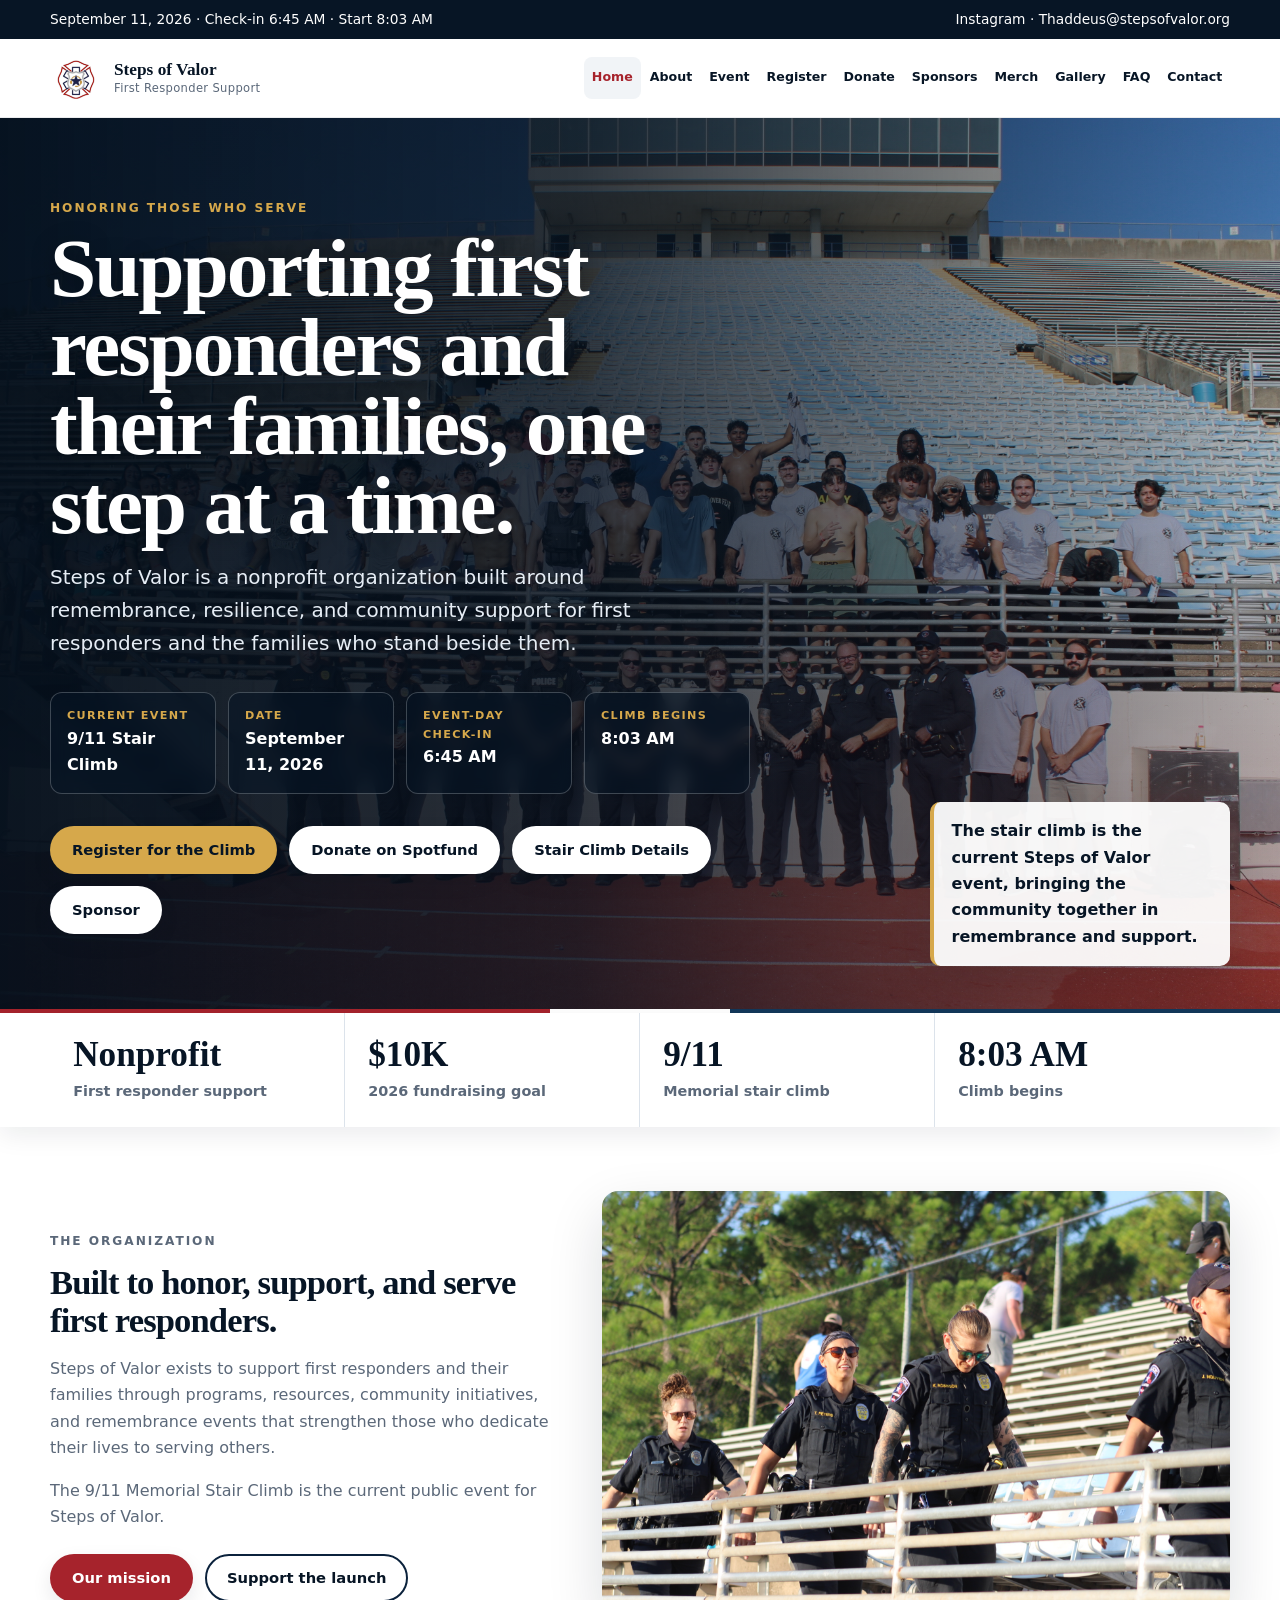
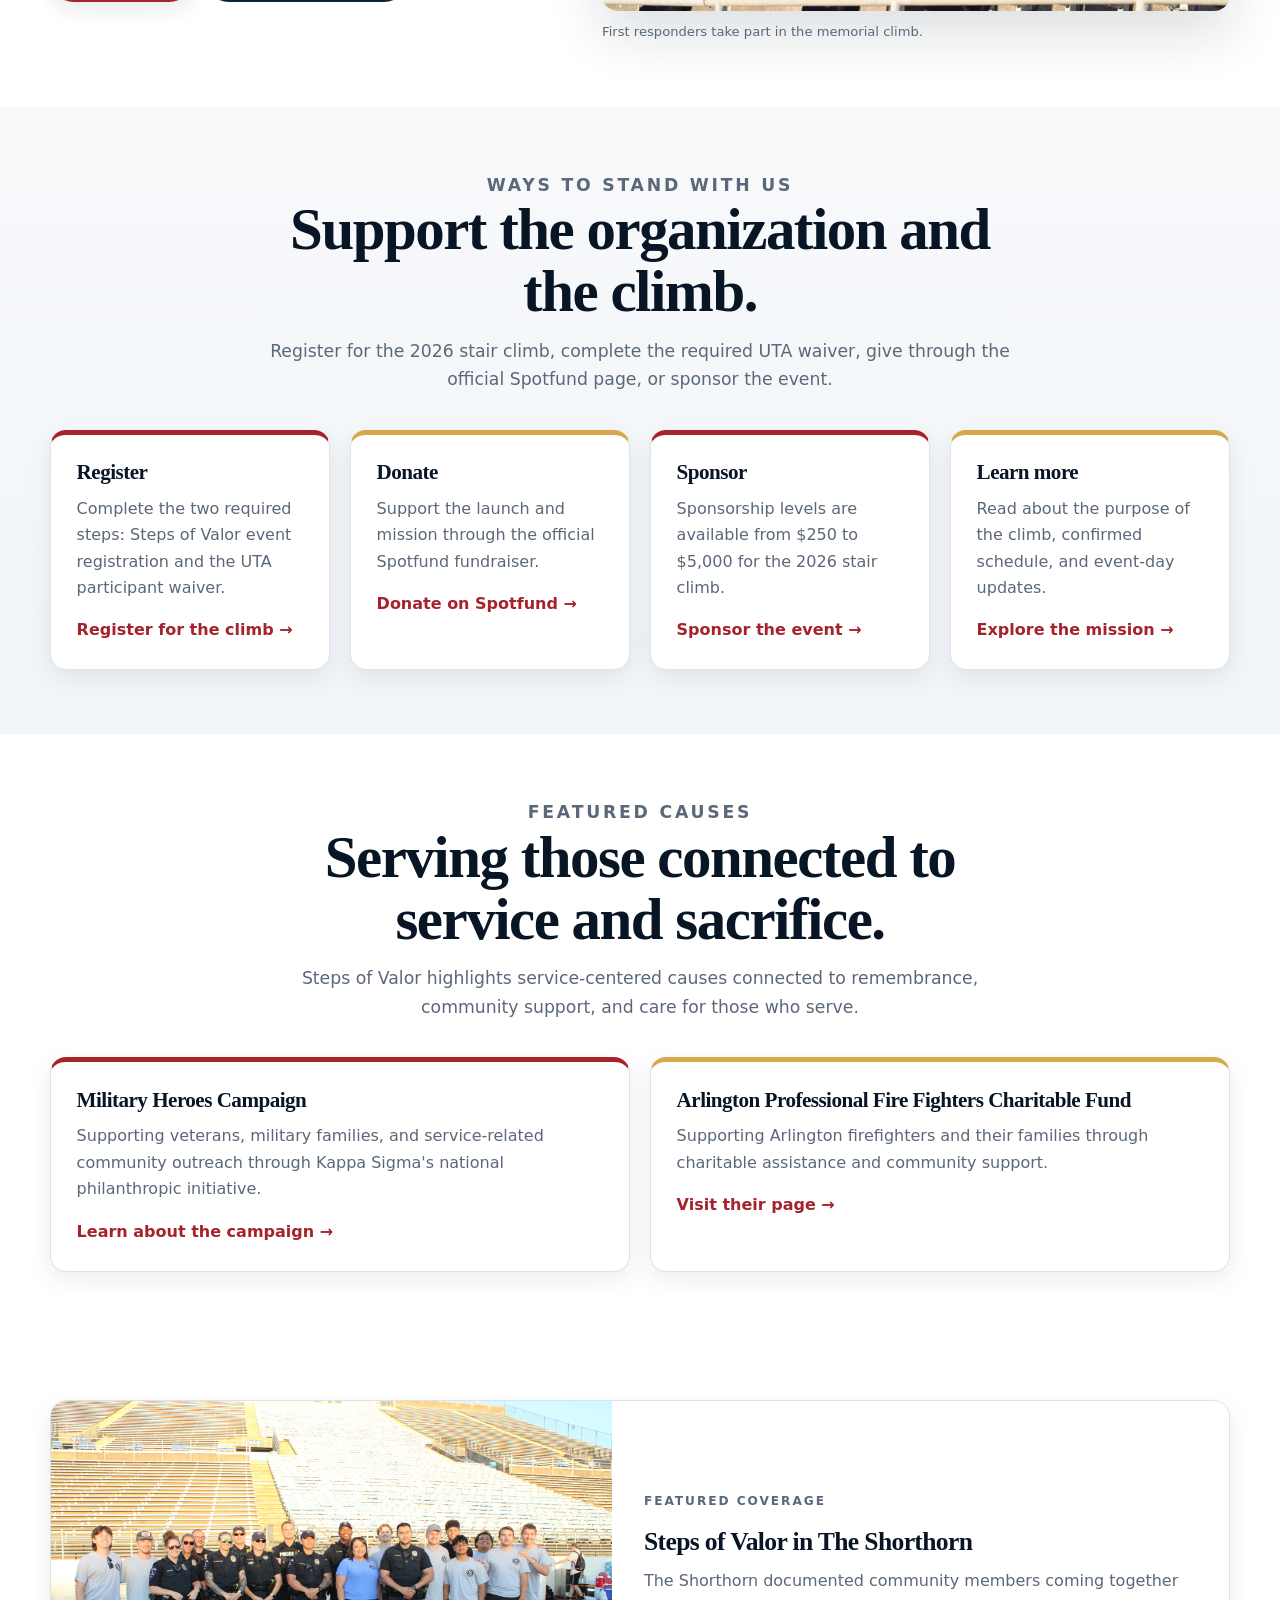
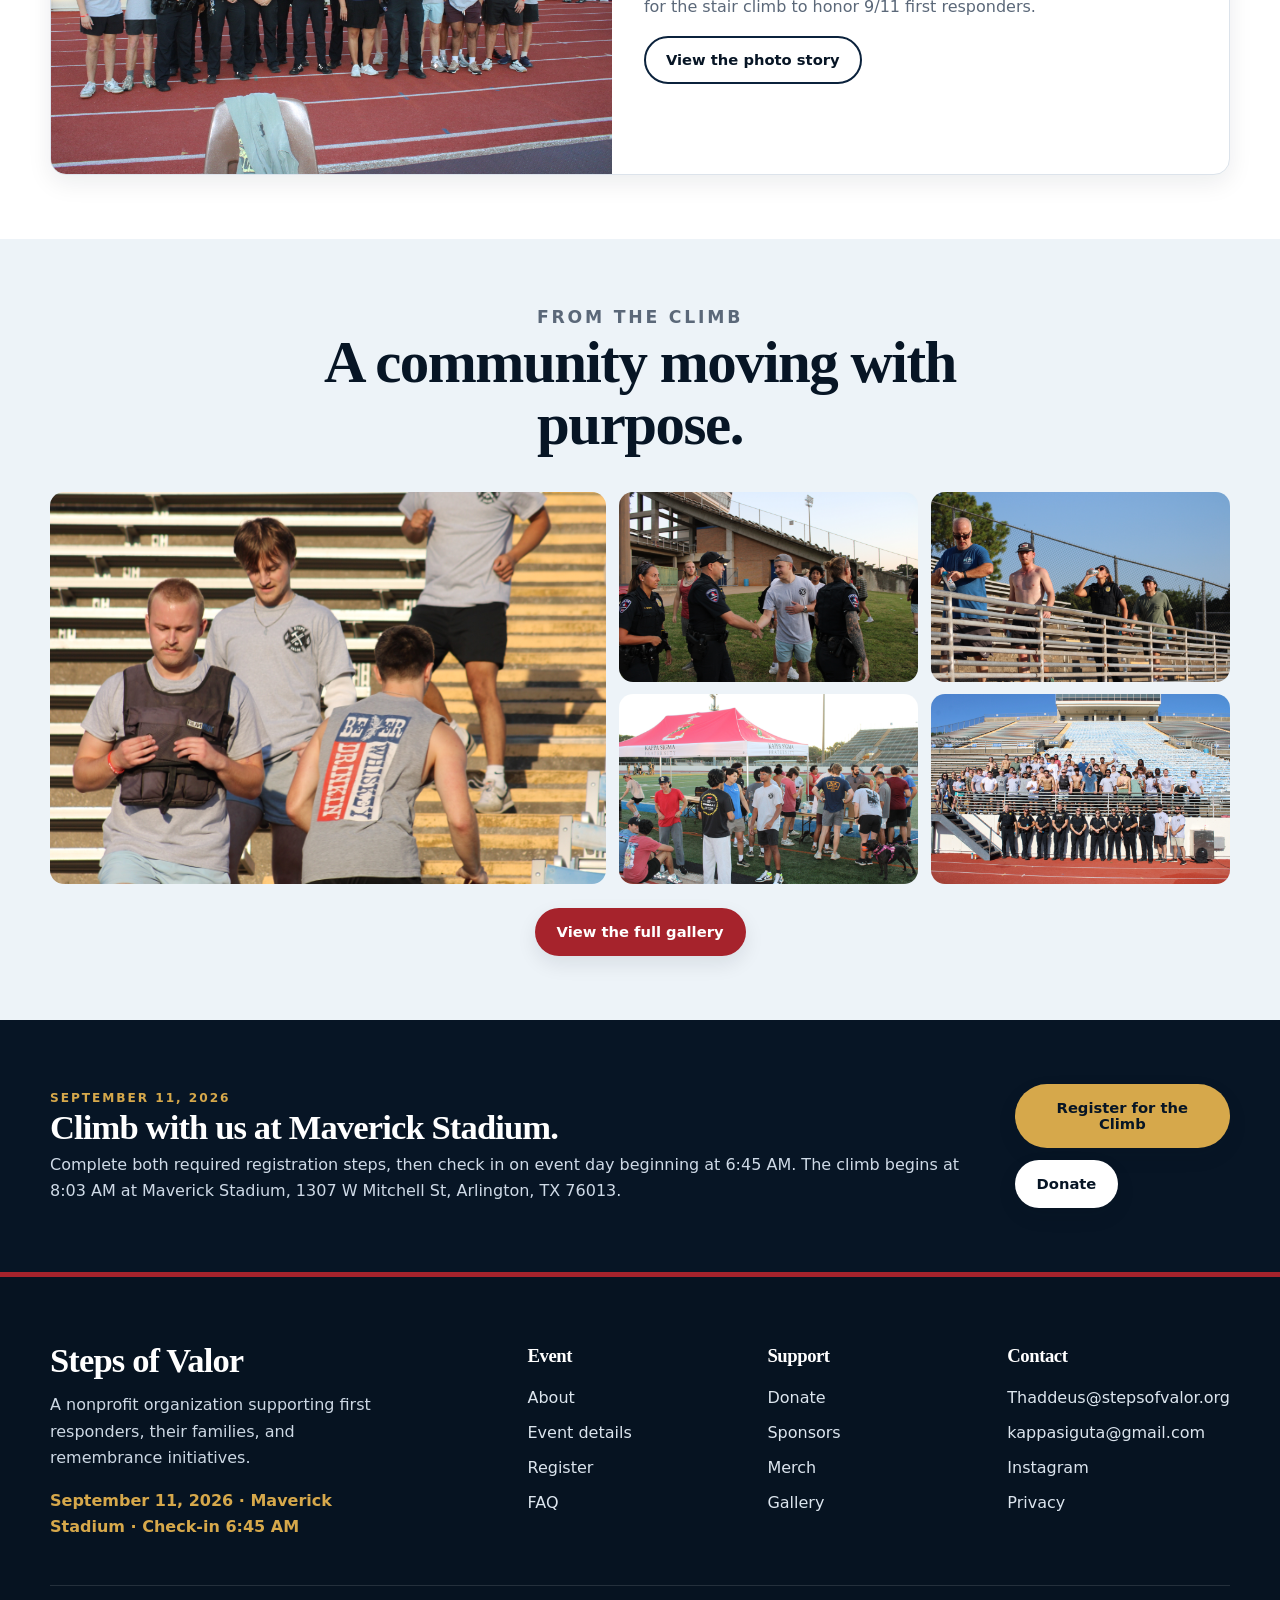
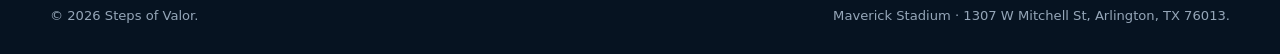
==== commit 533cd0ce: "Add two-step registration and UTA waiver flow" ====
--- a/index.html
+++ b/index.html
@@ -8,10 +8,12 @@
   <meta property="og:title" content="Steps of Valor | First Responder Support">
   <meta property="og:description" content="Support first responders and their families through Steps of Valor. The 2026 9/11 Memorial Stair Climb is September 11 at Maverick Stadium.">
   <meta property="og:type" content="website">
-  <meta property="og:url" content="https://stepsofvalor.org/">
+  <meta property="og:url" content="https://www.stepsofvalor.org/">
   <meta property="og:image" content="assets/images/IMG_0502.JPG">
-  <link rel="icon" href="assets/images/favicon.svg" type="image/svg+xml">
-  <link rel="stylesheet" href="assets/css/style.css?v=20260826-4">
+  <link rel="icon" href="assets/images/favicon.png" type="image/png">
+  <link rel="shortcut icon" href="favicon.ico">
+  <link rel="apple-touch-icon" href="assets/images/apple-touch-icon.png">
+  <link rel="stylesheet" href="assets/css/style.css?v=20260828-1">
 </head>
 <body>
   <a class="skip-link" href="#main">Skip to content</a>
@@ -31,13 +33,13 @@
           <p class="eyebrow" style="color:var(--gold-500)">Honoring those who serve</p>
           <h1>Supporting first responders and their families, one step at a time.</h1>
           <p class="lead">Steps of Valor is a nonprofit organization built around remembrance, resilience, and community support for first responders and the families who stand beside them.</p>
-          <div class="hero-facts" aria-label="Confirmed event times">
+          <div class="hero-facts" aria-label="Event times">
             <div class="hero-fact"><strong>Current event</strong><span>9/11 Stair Climb</span></div>
             <div class="hero-fact"><strong>Date</strong><span>September 11, 2026</span></div>
             <div class="hero-fact"><strong>Event-day check-in</strong><span>6:45 AM</span></div>
             <div class="hero-fact"><strong>Climb begins</strong><span>8:03 AM</span></div>
           </div>
-          <div class="button-row"><a class="btn btn-secondary" data-link="donation" href="https://www.spotfund.com/story/bda2a537-c0e3-43a4-8b0c-3c5d12662fa1?source=s&amp;share_location=c&amp;SFID=mqt8v43sc">Donate on Spotfund</a><a class="btn btn-light" href="event.html">Stair Climb Details</a><a class="btn btn-light" href="sponsors.html">Sponsor</a><a class="btn btn-outline" style="color:#fff;border-color:#fff" href="about.html">About the Org</a></div>
+          <div class="button-row"><a class="btn btn-secondary" href="register.html">Register for the Climb</a><a class="btn btn-light" data-link="donation" href="https://www.spotfund.com/story/bda2a537-c0e3-43a4-8b0c-3c5d12662fa1?source=s&amp;share_location=c&amp;SFID=mqt8v43sc">Donate on Spotfund</a><a class="btn btn-light" href="event.html">Stair Climb Details</a><a class="btn btn-light" href="sponsors.html">Sponsor</a></div>
         </div>
         <p class="hero-note">The stair climb is the current Steps of Valor event, bringing the community together in remembrance and support.</p>
       </div>
@@ -60,9 +62,9 @@
 
     <section class="section section-soft">
       <div class="container">
-        <div class="section-header center"><p class="eyebrow">Ways to stand with us</p><h2>Support the organization and the climb.</h2><p>Register for the 2026 stair climb, give through the official Spotfund page, or sponsor the event.</p></div>
+        <div class="section-header center"><p class="eyebrow">Ways to stand with us</p><h2>Support the organization and the climb.</h2><p>Register for the 2026 stair climb, complete the required UTA waiver, give through the official Spotfund page, or sponsor the event.</p></div>
         <div class="grid four">
-          <article class="card accent-card"><h3>Register</h3><p>Submit the short registration form so the event team can plan for participants and groups.</p><a class="link-arrow" href="register.html">Register for the climb</a></article>
+          <article class="card accent-card"><h3>Register</h3><p>Complete the two required steps: Steps of Valor event registration and the UTA participant waiver.</p><a class="link-arrow" href="register.html">Register for the climb</a></article>
           <article class="card gold-card"><h3>Donate</h3><p>Support the launch and mission through the official Spotfund fundraiser.</p><a class="link-arrow" data-link="donation" href="https://www.spotfund.com/story/bda2a537-c0e3-43a4-8b0c-3c5d12662fa1?source=s&amp;share_location=c&amp;SFID=mqt8v43sc">Donate on Spotfund</a></article>
           <article class="card accent-card"><h3>Sponsor</h3><p>Sponsorship levels are available from $250 to $5,000 for the 2026 stair climb.</p><a class="link-arrow" href="sponsors.html">Sponsor the event</a></article>
           <article class="card gold-card"><h3>Learn more</h3><p>Read about the purpose of the climb, confirmed schedule, and event-day updates.</p><a class="link-arrow" href="about.html">Explore the mission</a></article>
@@ -103,7 +105,7 @@
       </div>
     </section>
 
-    <section class="section section-dark"><div class="container cta-panel"><div><p class="eyebrow" style="color:var(--gold-500)">September 11, 2026</p><h2>Climb with us at Maverick Stadium.</h2><p>Register online, then check in on event day beginning at 6:45 AM. The climb begins at 8:03 AM at Maverick Stadium, 1307 W Mitchell St, Arlington, TX 76013.</p></div><div class="button-row"><a class="btn btn-secondary" href="register.html">Register for the Climb</a><a class="btn btn-light" data-link="donation" href="https://www.spotfund.com/story/bda2a537-c0e3-43a4-8b0c-3c5d12662fa1?source=s&amp;share_location=c&amp;SFID=mqt8v43sc">Donate</a></div></div></section>
+    <section class="section section-dark"><div class="container cta-panel"><div><p class="eyebrow" style="color:var(--gold-500)">September 11, 2026</p><h2>Climb with us at Maverick Stadium.</h2><p>Complete both required registration steps, then check in on event day beginning at 6:45 AM. The climb begins at 8:03 AM at Maverick Stadium, 1307 W Mitchell St, Arlington, TX 76013.</p></div><div class="button-row"><a class="btn btn-secondary" href="register.html">Register for the Climb</a><a class="btn btn-light" data-link="donation" href="https://www.spotfund.com/story/bda2a537-c0e3-43a4-8b0c-3c5d12662fa1?source=s&amp;share_location=c&amp;SFID=mqt8v43sc">Donate</a></div></div></section>
   </main>
 
   <footer class="site-footer">
--- a/assets/css/style.css
+++ b/assets/css/style.css
@@ -126,7 +126,13 @@
 .callout h2 { margin-top: 0; color: var(--navy-950); }
 .status-pill { display: inline-flex; padding: .3rem .65rem; border-radius: 999px; color: #724d00; background: var(--gold-100); font-size: .75rem; font-weight: 900; letter-spacing: .05em; text-transform: uppercase; }
 .registration-layout { align-items: start; }
+.registration-steps { display: grid; grid-template-columns: repeat(2, minmax(0, 1fr)); gap: 1.25rem; margin-top: 2rem; }
+.step-card { position: relative; padding-left: 5.2rem; }
+.step-marker { position: absolute; left: 1.45rem; top: 1.45rem; display: grid; width: 2.7rem; height: 2.7rem; place-items: center; border-radius: 999px; color: #fff; background: var(--navy-950); font-weight: 900; box-shadow: var(--shadow-sm); }
+.step-card.gold-card .step-marker { color: var(--navy-950); background: var(--gold-500); }
+.registration-stack { display: grid; gap: 1.5rem; }
 .registration-panel { display: grid; gap: 1rem; padding: clamp(1.1rem, 2vw, 1.45rem); border-top: 5px solid var(--red-700); }
+.waiver-panel { scroll-margin-top: 96px; border-top-color: var(--gold-500); }
 .form-header h3 { margin-bottom: .3rem; }
 .form-header p:last-child { margin: 0; }
 .tally-embed { overflow: hidden; min-height: 600px; border: 1px solid var(--line); border-radius: 14px; background: #fff; }
@@ -135,6 +141,12 @@
 .registration-fallback h3 { margin: 0 0 .45rem; color: var(--navy-950); }
 .registration-fallback p { margin: 0; color: var(--muted); }
 .privacy-note { margin: 0; color: var(--muted); font-size: .85rem; line-height: 1.55; }
+.compact-callout { display: grid; gap: .25rem; padding: 1rem 1.1rem; }
+.compact-callout strong { color: var(--navy-950); }
+.compact-callout span { color: #6d520e; }
+.waiver-action { display: flex; gap: 1.25rem; align-items: center; justify-content: space-between; padding: 1.25rem; border: 1px solid var(--line); border-radius: 14px; background: linear-gradient(135deg, #fff, #f8fafc); }
+.waiver-action h3 { margin: .7rem 0 .35rem; }
+.waiver-action p { max-width: 650px; margin: 0; }
 .legal-content { max-width: 850px; }
 .legal-content h2 { margin: 2.1rem 0 .55rem; color: var(--navy-950); font-size: clamp(1.45rem, 2vw, 1.95rem); }
 .legal-content p { margin: 0 0 1rem; color: var(--muted); }
@@ -200,7 +212,7 @@
   .stat-grid { grid-template-columns: repeat(2, 1fr); }
   .stat:nth-child(2) { border-right: 0; }
   .stat:nth-child(-n+2) { border-bottom: 1px solid var(--line); }
-  .grid.two, .grid.three, .feature-band, .media-card { grid-template-columns: 1fr; }
+  .grid.two, .grid.three, .feature-band, .media-card, .registration-steps { grid-template-columns: 1fr; }
   .feature-image, .feature-image img { min-height: 300px; }
   .gallery-preview { grid-template-columns: 1fr 1fr; grid-template-rows: 240px 150px; }
   .gallery-preview a:first-child { grid-column: 1 / 3; grid-row: auto; }
@@ -209,6 +221,7 @@
   .footer-grid { grid-template-columns: 1fr 1fr; }
   .footer-grid > div:first-child { grid-column: 1 / 3; }
   .footer-bottom { display: grid; }
+  .waiver-action { display: grid; }
 }
 @media (max-width: 480px) {
   .brand-logo { width: 44px; height: 44px; }
@@ -220,6 +233,8 @@
   .stat { padding: 1.1rem .9rem; }
   .timeline-item { grid-template-columns: 82px 1fr; }
   .logo-grid { grid-template-columns: 1fr; }
+  .step-card { padding-left: 1.2rem; padding-top: 4.9rem; }
+  .step-marker { left: 1.2rem; top: 1.2rem; }
 }
 @media (prefers-reduced-motion: reduce) {
   *, *::before, *::after { scroll-behavior: auto !important; transition: none !important; }
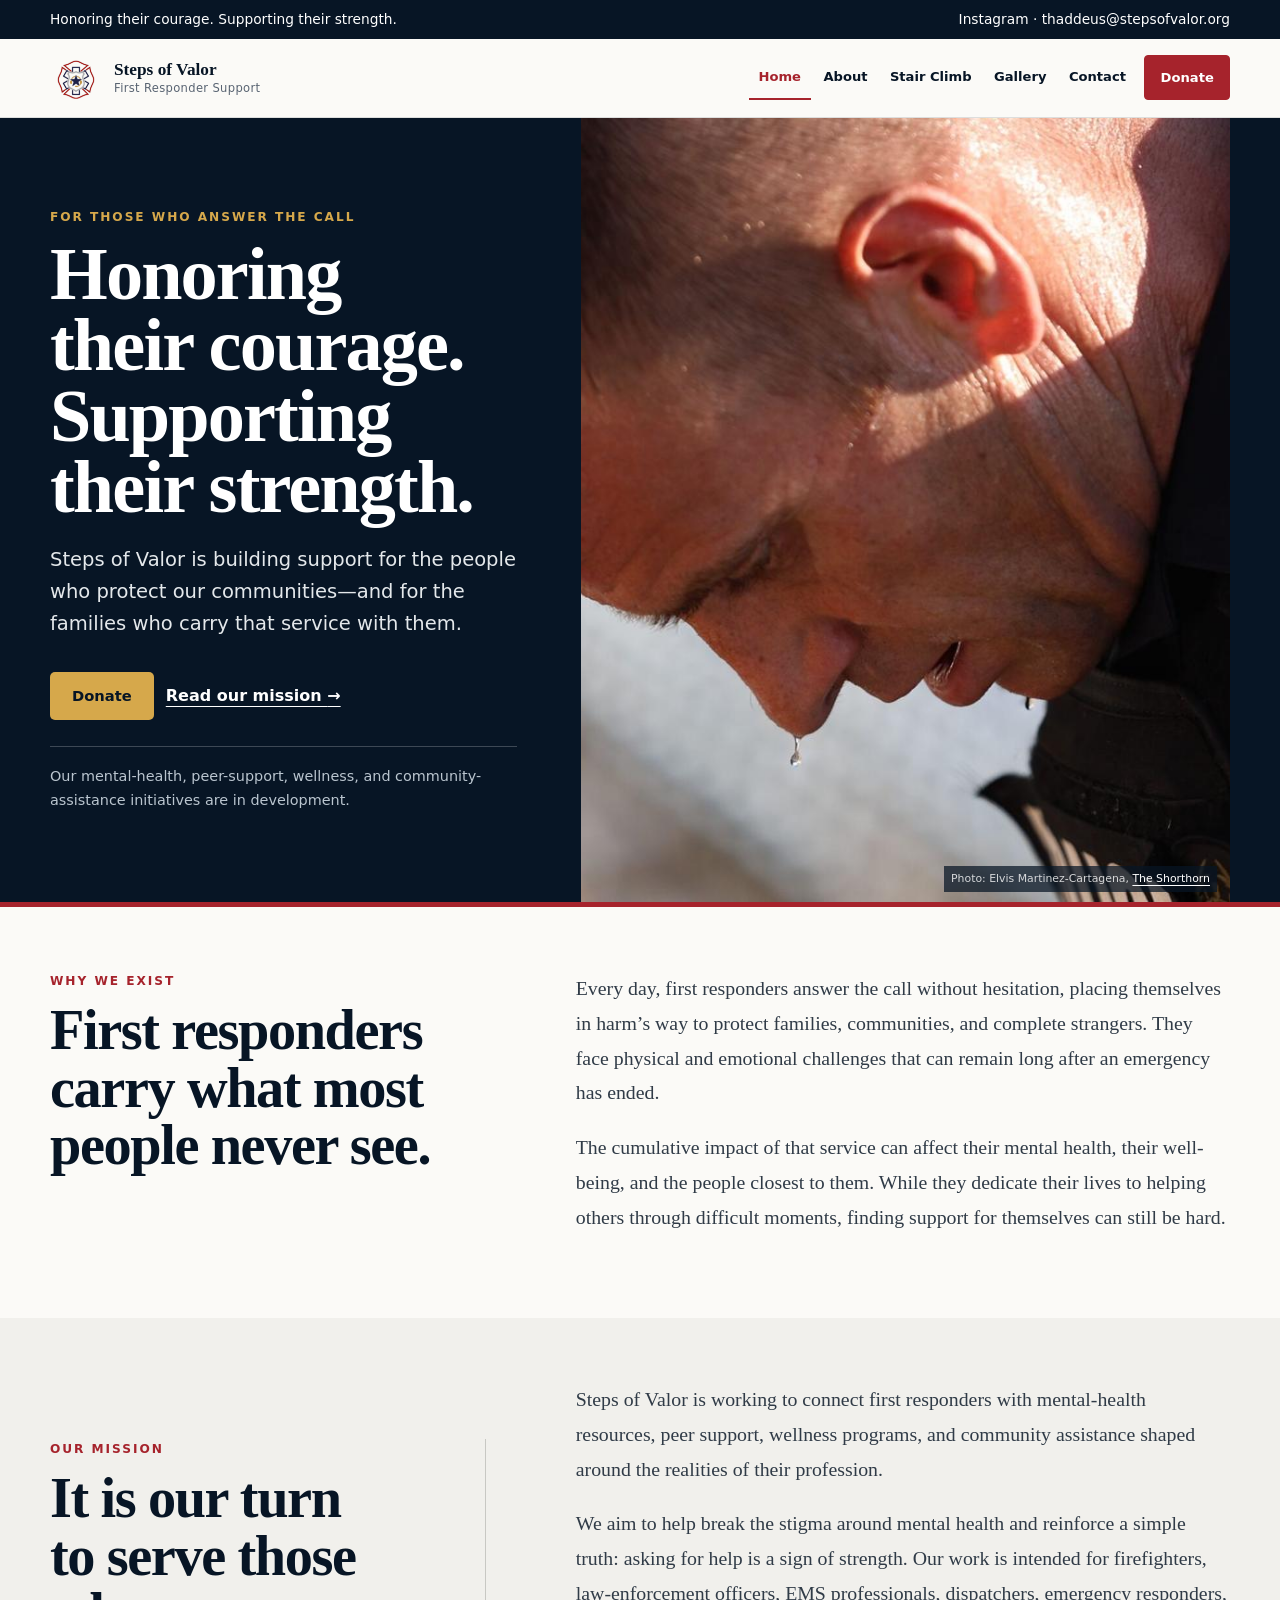
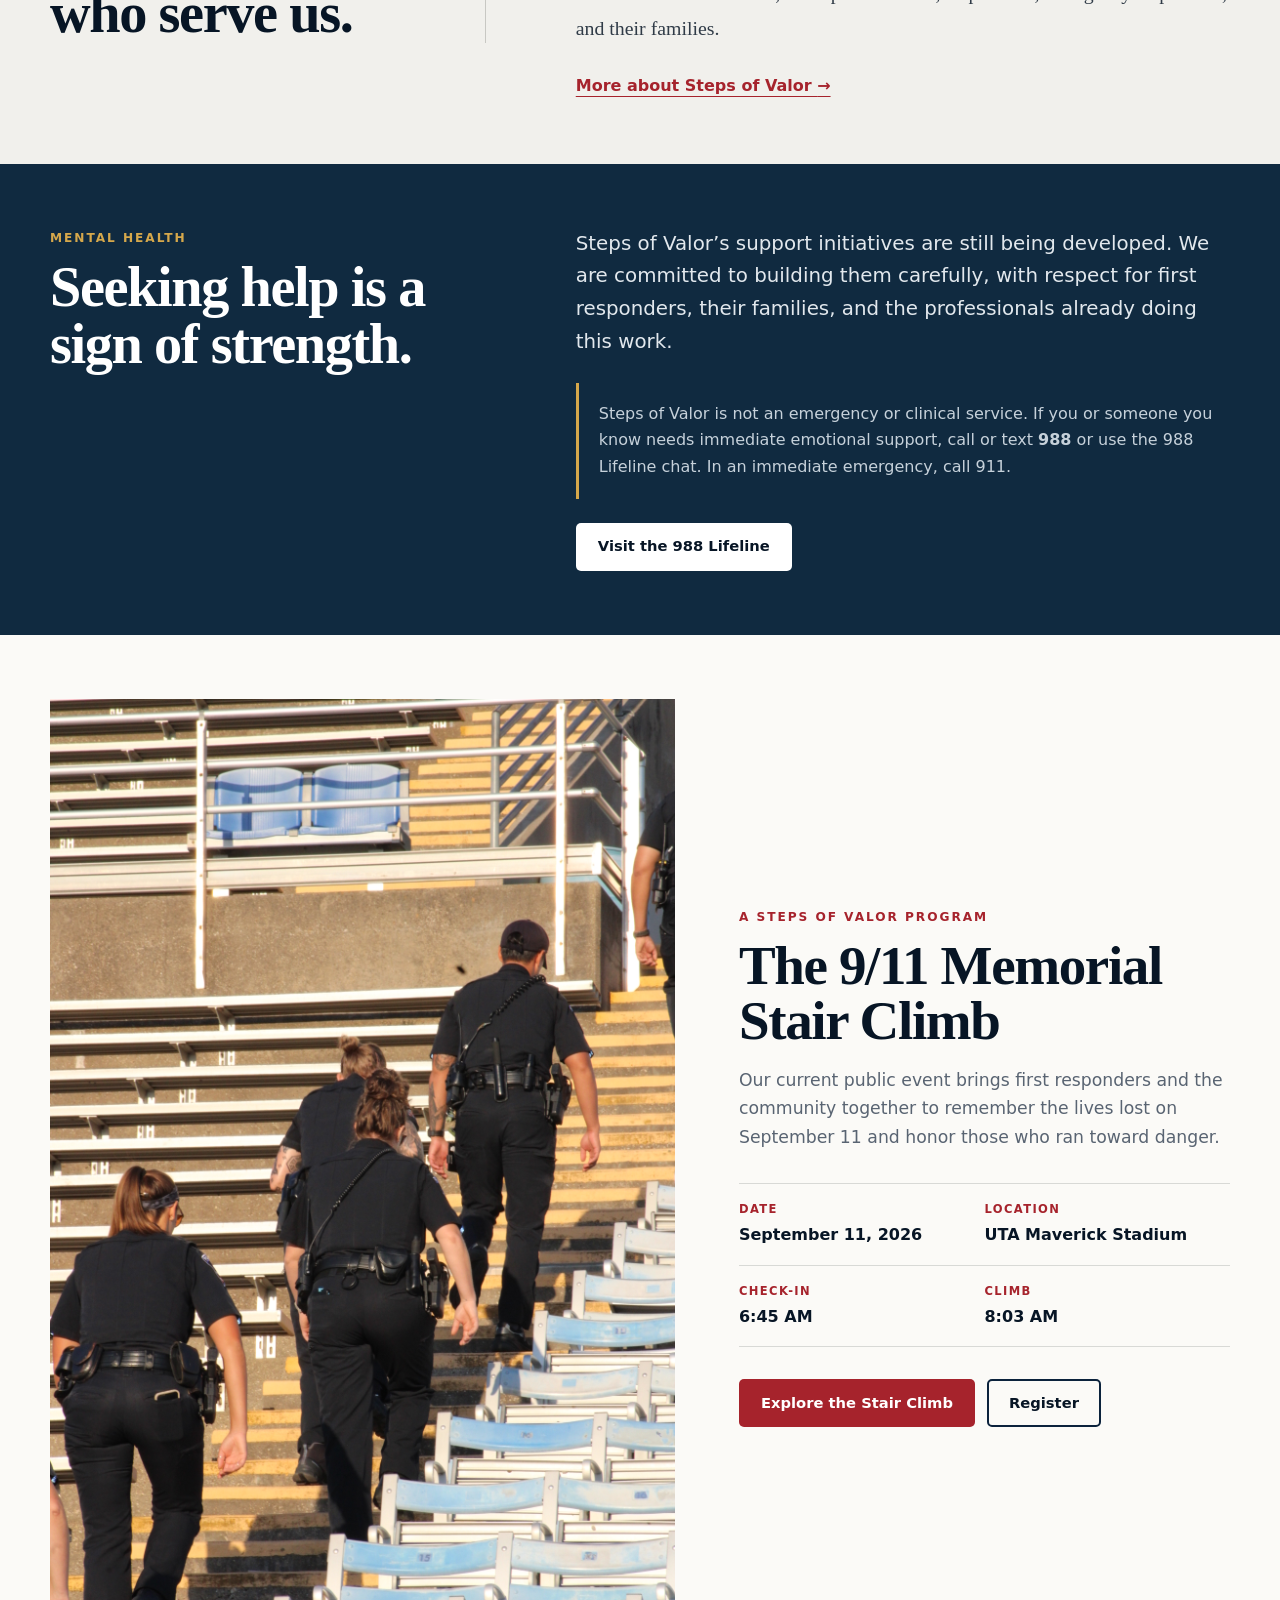
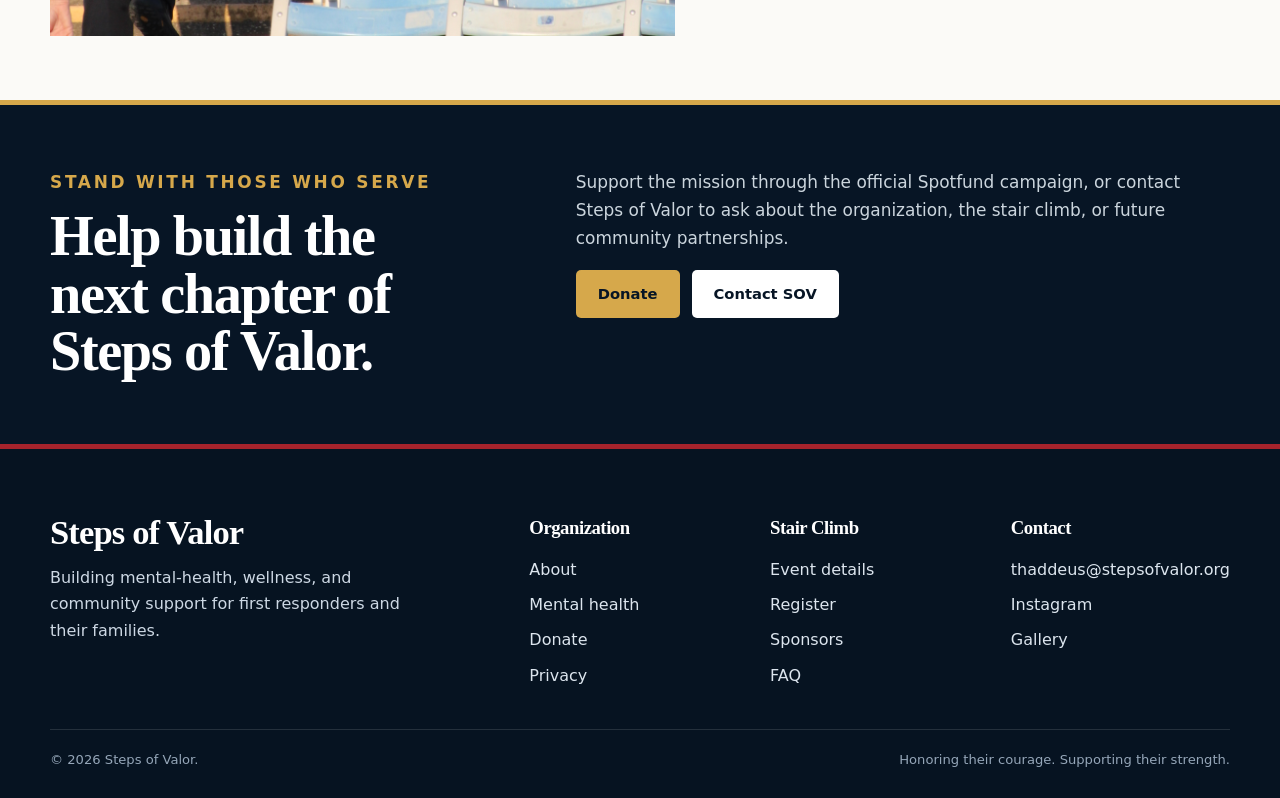
==== commit 65037308: "Refocus site on Steps of Valor mission" ====
--- a/index.html
+++ b/index.html
@@ -4,113 +4,115 @@
   <meta charset="UTF-8">
   <meta name="viewport" content="width=device-width, initial-scale=1.0">
   <title>Steps of Valor | First Responder Support</title>
-  <meta name="description" content="Steps of Valor is a nonprofit organization supporting first responders and their families. Its current event is the 2026 Steps of Valor 9/11 Memorial Stair Climb.">
+  <meta name="description" content="Steps of Valor supports first responders and their families by building pathways to mental-health resources, peer support, wellness programs, and community assistance.">
   <meta property="og:title" content="Steps of Valor | First Responder Support">
-  <meta property="og:description" content="Support first responders and their families through Steps of Valor. The 2026 9/11 Memorial Stair Climb is September 11 at Maverick Stadium.">
+  <meta property="og:description" content="Honoring the courage of first responders and supporting their strength through mental-health advocacy, wellness, and community.">
   <meta property="og:type" content="website">
   <meta property="og:url" content="https://www.stepsofvalor.org/">
-  <meta property="og:image" content="assets/images/IMG_0502.JPG">
+  <meta property="og:image" content="https://www.stepsofvalor.org/assets/images/officer-reflection.jpg">
   <link rel="icon" href="assets/images/favicon.png" type="image/png">
   <link rel="shortcut icon" href="favicon.ico">
   <link rel="apple-touch-icon" href="assets/images/apple-touch-icon.png">
-  <link rel="stylesheet" href="assets/css/style.css?v=20260828-1">
+  <link rel="stylesheet" href="assets/css/style.css?v=20261007-1">
 </head>
 <body>
   <a class="skip-link" href="#main">Skip to content</a>
-  <div class="top-strip"><div class="container"><span>September 11, 2026 · Check-in 6:45 AM · Start 8:03 AM</span><span><a data-link="instagram" href="https://www.instagram.com/stepsofvalor/">Instagram</a> · <a data-email="contact" href="mailto:Thaddeus@stepsofvalor.org">Thaddeus@stepsofvalor.org</a></span></div></div>
+  <div class="top-strip"><div class="container"><span>Honoring their courage. Supporting their strength.</span><span><a data-link="instagram" href="https://www.instagram.com/stepsofvalor/">Instagram</a> · <a data-email="contact" href="mailto:thaddeus@stepsofvalor.org">thaddeus@stepsofvalor.org</a></span></div></div>
   <header class="site-header">
     <div class="container header-inner">
       <a class="brand" href="index.html" aria-label="Steps of Valor home"><span class="brand-logo" aria-hidden="true"><img src="assets/images/steps-of-valor-emblem-transparent.png" alt=""></span><span class="brand-text"><span class="brand-name">Steps of Valor</span><span class="brand-subtitle">First Responder Support</span></span></a>
       <button class="menu-toggle" type="button" aria-label="Toggle navigation" aria-expanded="false" data-menu-toggle>Menu</button>
-      <nav class="site-nav" aria-label="Primary navigation" data-site-nav><a data-current href="index.html">Home</a><a data-current href="about.html">About</a><a data-current href="event.html">Event</a><a data-current href="register.html">Register</a><a data-current href="donate.html">Donate</a><a data-current href="sponsors.html">Sponsors</a><a data-current href="merch.html">Merch</a><a data-current href="gallery.html">Gallery</a><a data-current href="faq.html">FAQ</a><a data-current href="contact.html">Contact</a></nav>
+      <nav class="site-nav" aria-label="Primary navigation" data-site-nav><a data-current href="index.html">Home</a><a data-current href="about.html">About</a><a data-current href="event.html">Stair Climb</a><a data-current href="gallery.html">Gallery</a><a data-current href="contact.html">Contact</a><a class="nav-donate" data-current href="donate.html">Donate</a></nav>
     </div>
   </header>
 
   <main id="main">
     <section class="hero">
       <div class="container hero-grid">
-        <div>
-          <p class="eyebrow" style="color:var(--gold-500)">Honoring those who serve</p>
-          <h1>Supporting first responders and their families, one step at a time.</h1>
-          <p class="lead">Steps of Valor is a nonprofit organization built around remembrance, resilience, and community support for first responders and the families who stand beside them.</p>
-          <div class="hero-facts" aria-label="Event times">
-            <div class="hero-fact"><strong>Current event</strong><span>9/11 Stair Climb</span></div>
-            <div class="hero-fact"><strong>Date</strong><span>September 11, 2026</span></div>
-            <div class="hero-fact"><strong>Event-day check-in</strong><span>6:45 AM</span></div>
-            <div class="hero-fact"><strong>Climb begins</strong><span>8:03 AM</span></div>
-          </div>
-          <div class="button-row"><a class="btn btn-secondary" href="register.html">Register for the Climb</a><a class="btn btn-light" data-link="donation" href="https://www.spotfund.com/story/bda2a537-c0e3-43a4-8b0c-3c5d12662fa1?source=s&amp;share_location=c&amp;SFID=mqt8v43sc">Donate on Spotfund</a><a class="btn btn-light" href="event.html">Stair Climb Details</a><a class="btn btn-light" href="sponsors.html">Sponsor</a></div>
+        <div class="hero-copy">
+          <p class="eyebrow">For those who answer the call</p>
+          <h1>Honoring their courage. Supporting their strength.</h1>
+          <p class="lead">Steps of Valor is building support for the people who protect our communities—and for the families who carry that service with them.</p>
+          <div class="button-row hero-actions"><a class="btn btn-secondary" data-link="donation" href="https://spot.fund/msc16lbsc">Donate</a><a class="text-link-light" href="about.html">Read our mission <span aria-hidden="true">→</span></a></div>
+          <p class="hero-status">Our mental-health, peer-support, wellness, and community-assistance initiatives are in development.</p>
         </div>
-        <p class="hero-note">The stair climb is the current Steps of Valor event, bringing the community together in remembrance and support.</p>
+        <figure class="hero-portrait">
+          <img src="assets/images/officer-reflection.jpg" alt="A police officer looking downward in a quiet moment">
+          <figcaption>Photo: Elvis Martinez-Cartagena, <a href="https://www.theshorthorn.com/gallery/photos-community-climbs-steps-of-valor-honors-9-11-first-responders/article_fa70533f-13c5-48ef-8dc5-a24b3c946328.html" target="_blank" rel="noopener">The Shorthorn</a></figcaption>
+        </figure>
       </div>
     </section>
 
-    <section class="stat-strip" aria-label="Organization and event overview"><div class="container stat-grid"><div class="stat"><strong>Nonprofit</strong><span>First responder support</span></div><div class="stat"><strong>$10K</strong><span>2026 fundraising goal</span></div><div class="stat"><strong>9/11</strong><span>Memorial stair climb</span></div><div class="stat"><strong>8:03 AM</strong><span>Climb begins</span></div></div></section>
-
     <section class="section">
-      <div class="container feature-band">
+      <div class="container editorial-grid">
         <div>
-          <p class="eyebrow">The organization</p>
-          <h2>Built to honor, support, and serve first responders.</h2>
-          <p>Steps of Valor exists to support first responders and their families through programs, resources, community initiatives, and remembrance events that strengthen those who dedicate their lives to serving others.</p>
-          <p>The 9/11 Memorial Stair Climb is the current public event for Steps of Valor.</p>
-          <div class="button-row" style="margin-top:1.5rem"><a class="btn btn-primary" href="about.html">Our mission</a><a class="btn btn-outline" data-link="donation" href="https://www.spotfund.com/story/bda2a537-c0e3-43a4-8b0c-3c5d12662fa1?source=s&amp;share_location=c&amp;SFID=mqt8v43sc">Support the launch</a></div>
+          <p class="eyebrow">Why we exist</p>
+          <h2>First responders carry what most people never see.</h2>
         </div>
-        <figure style="margin:0"><div class="feature-image"><img src="assets/images/IMG_0269.JPG" alt="First responders climbing stadium steps during Steps of Valor" loading="lazy"></div><figcaption class="image-caption">First responders take part in the memorial climb.</figcaption></figure>
+        <div class="prose-large">
+          <p>Every day, first responders answer the call without hesitation, placing themselves in harm’s way to protect families, communities, and complete strangers. They face physical and emotional challenges that can remain long after an emergency has ended.</p>
+          <p>The cumulative impact of that service can affect their mental health, their well-being, and the people closest to them. While they dedicate their lives to helping others through difficult moments, finding support for themselves can still be hard.</p>
+        </div>
       </div>
     </section>
 
     <section class="section section-soft">
-      <div class="container">
-        <div class="section-header center"><p class="eyebrow">Ways to stand with us</p><h2>Support the organization and the climb.</h2><p>Register for the 2026 stair climb, complete the required UTA waiver, give through the official Spotfund page, or sponsor the event.</p></div>
-        <div class="grid four">
-          <article class="card accent-card"><h3>Register</h3><p>Complete the two required steps: Steps of Valor event registration and the UTA participant waiver.</p><a class="link-arrow" href="register.html">Register for the climb</a></article>
-          <article class="card gold-card"><h3>Donate</h3><p>Support the launch and mission through the official Spotfund fundraiser.</p><a class="link-arrow" data-link="donation" href="https://www.spotfund.com/story/bda2a537-c0e3-43a4-8b0c-3c5d12662fa1?source=s&amp;share_location=c&amp;SFID=mqt8v43sc">Donate on Spotfund</a></article>
-          <article class="card accent-card"><h3>Sponsor</h3><p>Sponsorship levels are available from $250 to $5,000 for the 2026 stair climb.</p><a class="link-arrow" href="sponsors.html">Sponsor the event</a></article>
-          <article class="card gold-card"><h3>Learn more</h3><p>Read about the purpose of the climb, confirmed schedule, and event-day updates.</p><a class="link-arrow" href="about.html">Explore the mission</a></article>
+      <div class="container mission-layout">
+        <div class="mission-intro">
+          <p class="eyebrow">Our mission</p>
+          <h2>It is our turn to serve those who serve us.</h2>
+        </div>
+        <div class="mission-copy">
+          <p>Steps of Valor is working to connect first responders with mental-health resources, peer support, wellness programs, and community assistance shaped around the realities of their profession.</p>
+          <p>We aim to help break the stigma around mental health and reinforce a simple truth: asking for help is a sign of strength. Our work is intended for firefighters, law-enforcement officers, EMS professionals, dispatchers, emergency responders, and their families.</p>
+          <a class="text-link" href="about.html">More about Steps of Valor <span aria-hidden="true">→</span></a>
+        </div>
+      </div>
+    </section>
+
+    <section class="section mental-health-section" id="mental-health">
+      <div class="container mental-health-grid">
+        <div>
+          <p class="eyebrow">Mental health</p>
+          <h2>Seeking help is a sign of strength.</h2>
+        </div>
+        <div>
+          <p class="lead">Steps of Valor’s support initiatives are still being developed. We are committed to building them carefully, with respect for first responders, their families, and the professionals already doing this work.</p>
+          <p class="service-note">Steps of Valor is not an emergency or clinical service. If you or someone you know needs immediate emotional support, call or text <strong>988</strong> or use the 988 Lifeline chat. In an immediate emergency, call 911.</p>
+          <a class="btn btn-light" href="https://988lifeline.org/" target="_blank" rel="noopener">Visit the 988 Lifeline</a>
         </div>
       </div>
     </section>
 
     <section class="section">
-      <div class="container">
-        <div class="section-header center"><p class="eyebrow">Featured causes</p><h2>Serving those connected to service and sacrifice.</h2><p>Steps of Valor highlights service-centered causes connected to remembrance, community support, and care for those who serve.</p></div>
-        <div class="grid two">
-          <article class="card accent-card"><h3>Military Heroes Campaign</h3><p>Supporting veterans, military families, and service-related community outreach through Kappa Sigma's national philanthropic initiative.</p><a class="link-arrow" data-link="military-heroes" href="https://www.kappasigma.org/military-heroes-campaign/" target="_blank" rel="noopener">Learn about the campaign</a></article>
-          <article class="card gold-card"><h3>Arlington Professional Fire Fighters Charitable Fund</h3><p>Supporting Arlington firefighters and their families through charitable assistance and community support.</p><a class="link-arrow" data-link="arlington-firefighters" href="https://www.arlingtonprofessionalfirefighters.org/" target="_blank" rel="noopener">Visit their page</a></article>
+      <div class="container program-feature">
+        <div class="program-photo"><img src="assets/images/IMG_0229.JPG" alt="Police officers climbing the stadium steps during Steps of Valor" loading="lazy"></div>
+        <div class="program-copy">
+          <p class="eyebrow">A Steps of Valor program</p>
+          <h2>The 9/11 Memorial Stair Climb</h2>
+          <p>Our current public event brings first responders and the community together to remember the lives lost on September 11 and honor those who ran toward danger.</p>
+          <dl class="event-brief">
+            <div><dt>Date</dt><dd>September 11, 2026</dd></div>
+            <div><dt>Location</dt><dd>UTA Maverick Stadium</dd></div>
+            <div><dt>Check-in</dt><dd>6:45 AM</dd></div>
+            <div><dt>Climb</dt><dd>8:03 AM</dd></div>
+          </dl>
+          <div class="button-row"><a class="btn btn-primary" href="event.html">Explore the Stair Climb</a><a class="btn btn-outline" href="register.html">Register</a></div>
         </div>
       </div>
     </section>
 
-    <section class="section">
-      <div class="container">
-        <article class="card media-card">
-          <img src="assets/images/IMG_0184.JPG" alt="Steps of Valor participants and first responders gathered at the stadium" loading="lazy">
-          <div><p class="eyebrow">Featured coverage</p><h2>Steps of Valor in The Shorthorn</h2><p>The Shorthorn documented community members coming together for the stair climb to honor 9/11 first responders.</p><a class="btn btn-outline" href="https://www.theshorthorn.com/gallery/photos-community-climbs-steps-of-valor-honors-9-11-first-responders/article_fa70533f-13c5-48ef-8dc5-a24b3c946328.html" target="_blank" rel="noopener">View the photo story</a></div>
-        </article>
+    <section class="section closing-section">
+      <div class="container closing-grid">
+        <div><p class="eyebrow">Stand with those who serve</p><h2>Help build the next chapter of Steps of Valor.</h2></div>
+        <div><p>Support the mission through the official Spotfund campaign, or contact Steps of Valor to ask about the organization, the stair climb, or future community partnerships.</p><div class="button-row"><a class="btn btn-secondary" data-link="donation" href="https://spot.fund/msc16lbsc">Donate</a><a class="btn btn-light" href="contact.html">Contact SOV</a></div></div>
       </div>
     </section>
-
-    <section class="section section-blue">
-      <div class="container">
-        <div class="section-header center"><p class="eyebrow">From the climb</p><h2>A community moving with purpose.</h2></div>
-        <div class="gallery-preview">
-          <a href="gallery.html"><img src="assets/images/IMG_0232.JPG" alt="Participants climbing stadium stairs" loading="lazy"></a>
-          <a href="gallery.html"><img src="assets/images/IMG_0146.JPG" alt="Community members greeting first responders" loading="lazy"></a>
-          <a href="gallery.html"><img src="assets/images/IMG_0398.JPG" alt="Climbers on stadium steps" loading="lazy"></a>
-          <a href="gallery.html"><img src="assets/images/IMG_0174.JPG" alt="Event registration gathering" loading="lazy"></a>
-          <a href="gallery.html"><img src="assets/images/IMG_0502.JPG" alt="Steps of Valor community group" loading="lazy"></a>
-        </div>
-        <div class="button-row" style="margin-top:1.5rem;justify-content:center"><a class="btn btn-primary" href="gallery.html">View the full gallery</a></div>
-      </div>
-    </section>
-
-    <section class="section section-dark"><div class="container cta-panel"><div><p class="eyebrow" style="color:var(--gold-500)">September 11, 2026</p><h2>Climb with us at Maverick Stadium.</h2><p>Complete both required registration steps, then check in on event day beginning at 6:45 AM. The climb begins at 8:03 AM at Maverick Stadium, 1307 W Mitchell St, Arlington, TX 76013.</p></div><div class="button-row"><a class="btn btn-secondary" href="register.html">Register for the Climb</a><a class="btn btn-light" data-link="donation" href="https://www.spotfund.com/story/bda2a537-c0e3-43a4-8b0c-3c5d12662fa1?source=s&amp;share_location=c&amp;SFID=mqt8v43sc">Donate</a></div></div></section>
   </main>
 
   <footer class="site-footer">
-    <div class="container footer-grid"><div><h2>Steps of Valor</h2><p>A nonprofit organization supporting first responders, their families, and remembrance initiatives.</p><p class="footer-event">September 11, 2026 · Maverick Stadium · Check-in 6:45 AM</p></div><div><h3>Event</h3><div class="footer-links"><a href="about.html">About</a><a href="event.html">Event details</a><a href="register.html">Register</a><a href="faq.html">FAQ</a></div></div><div><h3>Support</h3><div class="footer-links"><a href="donate.html">Donate</a><a href="sponsors.html">Sponsors</a><a href="merch.html">Merch</a><a href="gallery.html">Gallery</a></div></div><div><h3>Contact</h3><div class="footer-links"><a data-email="contact" href="mailto:Thaddeus@stepsofvalor.org">Thaddeus@stepsofvalor.org</a><a data-email="chapter" href="mailto:kappasiguta@gmail.com">kappasiguta@gmail.com</a><a data-link="instagram" href="https://www.instagram.com/stepsofvalor/">Instagram</a><a href="privacy.html">Privacy</a></div></div></div>
-    <div class="container footer-bottom"><span>&copy; <span data-current-year></span> Steps of Valor.</span><span>Maverick Stadium · 1307 W Mitchell St, Arlington, TX 76013.</span></div>
+    <div class="container footer-grid"><div><h2>Steps of Valor</h2><p>Building mental-health, wellness, and community support for first responders and their families.</p></div><div><h3>Organization</h3><div class="footer-links"><a href="about.html">About</a><a href="about.html#mental-health">Mental health</a><a href="donate.html">Donate</a><a href="privacy.html">Privacy</a></div></div><div><h3>Stair Climb</h3><div class="footer-links"><a href="event.html">Event details</a><a href="register.html">Register</a><a href="sponsors.html">Sponsors</a><a href="faq.html">FAQ</a></div></div><div><h3>Contact</h3><div class="footer-links"><a data-email="contact" href="mailto:thaddeus@stepsofvalor.org">thaddeus@stepsofvalor.org</a><a data-link="instagram" href="https://www.instagram.com/stepsofvalor/">Instagram</a><a href="gallery.html">Gallery</a></div></div></div>
+    <div class="container footer-bottom"><span>&copy; <span data-current-year></span> Steps of Valor.</span><span>Honoring their courage. Supporting their strength.</span></div>
   </footer>
   <script src="assets/js/config.js"></script><script src="assets/js/main.js"></script>
 </body>
--- a/assets/css/style.css
+++ b/assets/css/style.css
@@ -6,21 +6,21 @@
   --red-600: #bd303a;
   --gold-500: #d6a84b;
   --gold-100: #fff5dc;
-  --ink: #152033;
-  --muted: #5b6879;
-  --line: #dce3eb;
-  --paper: #fff;
-  --soft: #f5f7fa;
-  --soft-blue: #edf3f8;
-  --shadow-sm: 0 8px 24px rgba(7, 21, 37, .08);
-  --shadow: 0 22px 55px rgba(7, 21, 37, .14);
-  --radius: 16px;
+  --ink: #17202b;
+  --muted: #596472;
+  --line: #d8d9d6;
+  --paper: #fbfaf7;
+  --soft: #f1f0ec;
+  --soft-blue: #e8eef2;
+  --shadow-sm: 0 6px 18px rgba(7, 21, 37, .06);
+  --shadow: 0 18px 45px rgba(7, 21, 37, .12);
+  --radius: 8px;
   --max: 1180px;
 }
 
 * { box-sizing: border-box; }
 html { scroll-behavior: smooth; }
-body { margin: 0; color: var(--ink); background: var(--paper); font-family: Inter, ui-sans-serif, system-ui, -apple-system, BlinkMacSystemFont, "Segoe UI", sans-serif; font-size: 16px; line-height: 1.65; }
+body { margin: 0; color: var(--ink); background: var(--paper); font-family: ui-sans-serif, system-ui, -apple-system, BlinkMacSystemFont, "Segoe UI", sans-serif; font-size: 16px; line-height: 1.65; }
 body.menu-open { overflow: hidden; }
 img { display: block; max-width: 100%; }
 a { color: var(--red-700); text-underline-offset: 3px; }
@@ -33,7 +33,7 @@
 .skip-link:focus { top: 1rem; }
 .eyebrow { margin: 0 0 .7rem; color: var(--red-700); font-size: .76rem; font-weight: 900; letter-spacing: .16em; text-transform: uppercase; }
 .section { padding: clamp(3.75rem, 5vw, 4.75rem) 0; }
-.section-soft { background: linear-gradient(180deg, #f7f9fb, #f2f5f8); }
+.section-soft { background: var(--soft); }
 .section-blue { background: var(--soft-blue); }
 .section-dark { color: #fff; background: var(--navy-950); }
 .section-header { max-width: 750px; margin-bottom: 2.25rem; }
@@ -47,7 +47,7 @@
 .top-strip .container { display: flex; gap: 1rem; align-items: center; justify-content: space-between; padding: .5rem 0; }
 .top-strip a { color: #fff; text-decoration: none; }
 .top-strip a:hover { color: var(--gold-500); }
-.site-header { position: relative; z-index: 100; border-bottom: 1px solid rgba(7,21,37,.08); background: rgba(255,255,255,.96); backdrop-filter: blur(16px); }
+.site-header { position: relative; z-index: 100; border-bottom: 1px solid rgba(7,21,37,.12); background: var(--paper); }
 .header-inner { display: flex; min-height: 78px; align-items: center; justify-content: space-between; gap: 1.25rem; }
 .brand { display: inline-flex; flex: 0 0 auto; align-items: center; gap: .75rem; color: var(--navy-950); text-decoration: none; }
 .brand-logo { display: grid; width: 52px; height: 52px; flex: 0 0 auto; place-items: center; overflow: hidden; background: transparent; }
@@ -55,14 +55,16 @@
 .brand-text { display: grid; line-height: 1.05; }
 .brand-name { font-family: Georgia, serif; font-size: 1.08rem; font-weight: 800; }
 .brand-subtitle { margin-top: .2rem; color: var(--muted); font-size: .72rem; letter-spacing: .03em; }
-.site-nav { display: flex; align-items: center; gap: .1rem; }
-.site-nav a { padding: .65rem .48rem; border-radius: 8px; color: var(--navy-950); font-size: .79rem; font-weight: 800; text-decoration: none; }
-.site-nav a:hover, .site-nav a[aria-current="page"] { color: var(--red-700); background: #f1f4f7; }
+.site-nav { display: flex; align-items: center; gap: .2rem; }
+.site-nav a { padding: .65rem .6rem; border-bottom: 2px solid transparent; color: var(--navy-950); font-size: .82rem; font-weight: 750; text-decoration: none; }
+.site-nav a:hover, .site-nav a[aria-current="page"] { color: var(--red-700); border-bottom-color: var(--red-700); }
+.site-nav .nav-donate { padding-inline: .95rem; margin-left: .35rem; border: 1px solid var(--red-700); border-radius: 4px; color: #fff; background: var(--red-700); }
+.site-nav .nav-donate:hover, .site-nav .nav-donate[aria-current="page"] { color: #fff; border-color: var(--navy-950); background: var(--navy-950); }
 .menu-toggle { display: none; min-width: 46px; min-height: 44px; border: 1px solid var(--line); border-radius: 10px; color: var(--navy-950); background: #fff; font-weight: 800; }
 
 .button-row { display: flex; flex-wrap: wrap; gap: .75rem; align-items: center; }
-.btn { display: inline-flex; min-height: 48px; align-items: center; justify-content: center; padding: .85rem 1.25rem; border: 2px solid transparent; border-radius: 999px; font-size: .92rem; font-weight: 900; line-height: 1.1; text-align: center; text-decoration: none; box-shadow: 0 8px 20px rgba(7,21,37,.09); transition: transform .18s ease, box-shadow .18s ease, background .18s ease; }
-.btn:hover { transform: translateY(-2px); box-shadow: 0 12px 25px rgba(7,21,37,.15); }
+.btn { display: inline-flex; min-height: 48px; align-items: center; justify-content: center; padding: .85rem 1.25rem; border: 2px solid transparent; border-radius: 5px; font-size: .92rem; font-weight: 850; line-height: 1.1; text-align: center; text-decoration: none; transition: color .18s ease, border-color .18s ease, background .18s ease; }
+.btn:hover { box-shadow: none; }
 .btn-primary { color: #fff; background: var(--red-700); }
 .btn-primary:hover { color: #fff; background: #8e1b23; }
 .btn-secondary { color: var(--navy-950); background: var(--gold-500); }
@@ -72,12 +74,21 @@
 .btn-light { color: var(--navy-950); background: #fff; }
 .btn-light:hover { color: var(--navy-950); background: var(--gold-100); }
 
-.hero { position: relative; overflow: hidden; min-height: 690px; color: #fff; background: var(--navy-950); }
-.hero::before { content: ""; position: absolute; inset: 0; background: linear-gradient(90deg, rgba(4,15,27,.97) 0%, rgba(4,15,27,.83) 45%, rgba(4,15,27,.28) 100%), linear-gradient(0deg, rgba(166,35,44,.25), transparent 55%), url("../images/IMG_0502.JPG") center 38% / cover; }
-.hero::after { content: ""; position: absolute; inset: auto 0 0; height: 5px; background: linear-gradient(90deg, var(--red-700) 0 43%, #fff 43% 57%, var(--navy-800) 57%); }
-.hero-grid { position: relative; display: grid; min-height: 690px; grid-template-columns: minmax(0, 700px); align-items: center; padding: 5rem 0; }
-.hero h1 { max-width: 820px; margin: 0 0 1rem; font-size: clamp(2.9rem, 6.5vw, 5.6rem); line-height: .95; text-wrap: balance; text-shadow: 0 3px 25px rgba(0,0,0,.3); }
-.hero .lead { max-width: 650px; color: #e6edf5; font-size: clamp(1.05rem, 2vw, 1.25rem); }
+.hero { position: relative; overflow: hidden; color: #fff; background: var(--navy-950); border-bottom: 5px solid var(--red-700); }
+.hero-grid { display: grid; min-height: 660px; grid-template-columns: minmax(0, .9fr) minmax(430px, 1.1fr); align-items: stretch; padding: 0; }
+.hero-copy { display: flex; flex-direction: column; justify-content: center; padding: clamp(4.5rem, 7vw, 7rem) clamp(2rem, 5vw, 5rem) clamp(4.5rem, 7vw, 7rem) 0; }
+.hero .eyebrow { color: var(--gold-500); }
+.hero h1 { max-width: 620px; margin: 0 0 1.25rem; font-size: clamp(2.8rem, 5.8vw, 5.35rem); line-height: .96; text-wrap: balance; }
+.hero .lead { max-width: 610px; color: #e4e8eb; font-size: clamp(1.05rem, 1.7vw, 1.22rem); }
+.hero-actions { margin-top: 2rem; }
+.text-link-light, .text-link { font-weight: 800; text-decoration-thickness: 1px; text-underline-offset: 5px; }
+.text-link-light { color: #fff; }
+.text-link-light:hover { color: var(--gold-500); }
+.hero-status { max-width: 560px; padding-top: 1.15rem; margin: 1.6rem 0 0; border-top: 1px solid rgba(255,255,255,.22); color: #bac5cf; font-size: .9rem; }
+.hero-portrait { position: relative; min-height: 660px; margin: 0; background: #0d1a28; }
+.hero-portrait img { width: 100%; height: 100%; min-height: 660px; object-fit: cover; object-position: center center; }
+.hero-portrait figcaption { position: absolute; right: .8rem; bottom: .65rem; padding: .25rem .45rem; color: rgba(255,255,255,.8); background: rgba(7,21,37,.72); font-size: .68rem; }
+.hero-portrait figcaption a { color: #fff; }
 .hero-facts { display: grid; max-width: 900px; grid-template-columns: repeat(4, 1fr); gap: .75rem; margin: 2rem 0; }
 .hero-fact { padding: .9rem 1rem; border: 1px solid rgba(255,255,255,.22); border-radius: 12px; background: rgba(7,21,37,.55); backdrop-filter: blur(8px); }
 .hero-fact strong { display: block; color: var(--gold-500); font-size: .7rem; letter-spacing: .12em; text-transform: uppercase; }
@@ -95,8 +106,7 @@
 .grid.two { grid-template-columns: repeat(2, minmax(0,1fr)); }
 .grid.three { grid-template-columns: repeat(3, minmax(0,1fr)); }
 .grid.four { grid-template-columns: repeat(4, minmax(0,1fr)); }
-.card { padding: 1.6rem; border: 1px solid var(--line); border-radius: var(--radius); background: #fff; box-shadow: var(--shadow-sm); transition: transform .2s ease, box-shadow .2s ease; }
-.card:hover { transform: translateY(-3px); box-shadow: var(--shadow); }
+.card { padding: 1.6rem; border: 1px solid var(--line); border-radius: var(--radius); background: #fff; box-shadow: var(--shadow-sm); }
 .card h2, .card h3 { margin: 0 0 .7rem; color: var(--navy-950); line-height: 1.16; }
 .card h2 { font-size: clamp(1.5rem, 2vw, 2.05rem); }
 .card h3 { font-size: clamp(1.3rem, 1.65vw, 1.65rem); }
@@ -116,10 +126,9 @@
 .link-arrow { font-weight: 900; text-decoration: none; }
 .link-arrow::after { content: " →"; }
 
-.page-hero { position: relative; overflow: hidden; padding: clamp(3.25rem, 4.5vw, 4.25rem) 0; color: #fff; background: linear-gradient(125deg, var(--navy-950), var(--navy-800)); }
-.page-hero::after { content: ""; position: absolute; right: -10%; bottom: -80%; width: 50%; aspect-ratio: 1; border: 1px solid rgba(255,255,255,.1); border-radius: 50%; box-shadow: 0 0 0 70px rgba(255,255,255,.025), 0 0 0 140px rgba(255,255,255,.02); }
+.page-hero { position: relative; overflow: hidden; padding: clamp(4rem, 6.5vw, 6.5rem) 0; color: #fff; background: var(--navy-950); border-bottom: 5px solid var(--red-700); }
 .page-hero .container { position: relative; z-index: 1; max-width: var(--max); }
-.page-hero h1 { max-width: 820px; margin: 0 0 .9rem; font-size: clamp(2.35rem, 4.1vw, 3.75rem); line-height: 1.02; text-wrap: balance; }
+.page-hero h1 { max-width: 980px; margin: 0 0 1.1rem; font-size: clamp(2.45rem, 4.5vw, 4.15rem); line-height: 1.02; text-wrap: balance; }
 .page-hero p:not(.eyebrow) { max-width: 700px; margin: 0; color: #d9e2ed; font-size: clamp(1rem, 1.35vw, 1.08rem); }
 .page-hero .eyebrow { color: var(--gold-500); }
 .callout, .note { padding: 1.4rem; border: 1px solid #ead7a6; border-radius: var(--radius); background: var(--gold-100); }
@@ -127,6 +136,10 @@
 .status-pill { display: inline-flex; padding: .3rem .65rem; border-radius: 999px; color: #724d00; background: var(--gold-100); font-size: .75rem; font-weight: 900; letter-spacing: .05em; text-transform: uppercase; }
 .registration-layout { align-items: start; }
 .registration-steps { display: grid; grid-template-columns: repeat(2, minmax(0, 1fr)); gap: 1.25rem; margin-top: 2rem; }
+.day-of-registration-notice { display: flex; gap: .7rem 1rem; align-items: center; max-width: 920px; padding: 1rem 1.15rem; margin: 1.5rem auto 0; border: 1px solid rgba(218, 164, 62, .55); border-left: 5px solid var(--gold-500); border-radius: 14px; color: var(--navy-950); background: linear-gradient(135deg, #fff9e8, #fff); box-shadow: var(--shadow-sm); }
+.day-of-registration-notice strong { flex: 0 0 auto; }
+.day-of-registration-notice span { color: var(--muted); }
+.day-of-registration-notice[hidden] { display: none; }
 .step-card { position: relative; padding-left: 5.2rem; }
 .step-marker { position: absolute; left: 1.45rem; top: 1.45rem; display: grid; width: 2.7rem; height: 2.7rem; place-items: center; border-radius: 999px; color: #fff; background: var(--navy-950); font-weight: 900; box-shadow: var(--shadow-sm); }
 .step-card.gold-card .step-marker { color: var(--navy-950); background: var(--gold-500); }
@@ -181,6 +194,47 @@
 .faq-list summary { padding: 1.1rem 1.25rem; color: var(--navy-950); font-weight: 900; cursor: pointer; }
 .faq-list details p { margin: 0; padding: 0 1.25rem 1.15rem; color: var(--muted); }
 
+.editorial-grid, .mission-layout, .mental-health-grid, .closing-grid, .program-intro { display: grid; grid-template-columns: minmax(0, .8fr) minmax(0, 1.2fr); gap: clamp(2.5rem, 7vw, 7rem); align-items: start; }
+.editorial-grid h2, .mission-layout h2, .mental-health-grid h2, .closing-grid h2, .program-intro h2 { margin: 0; color: var(--navy-950); font-size: clamp(2.2rem, 4.4vw, 4rem); line-height: 1.02; text-wrap: balance; }
+.prose-large p, .mission-copy p { margin: 0 0 1.25rem; color: #303b47; font: 400 clamp(1.08rem, 1.55vw, 1.28rem)/1.75 Georgia, "Times New Roman", serif; }
+.mission-layout { align-items: center; }
+.mission-intro { padding-right: clamp(0rem, 3vw, 3rem); border-right: 1px solid #c8c8c3; }
+.mission-copy .text-link { display: inline-block; margin-top: .5rem; }
+.mental-health-section { color: #fff; background: #102a40; }
+.mental-health-section .eyebrow { color: var(--gold-500); }
+.mental-health-section h2 { color: #fff; }
+.mental-health-section .lead { color: #e2e8ed; font-size: clamp(1.08rem, 1.55vw, 1.25rem); }
+.service-note { padding: 1.15rem 0 1.15rem 1.25rem; margin: 1.5rem 0; border-left: 3px solid var(--gold-500); color: #c6d1da; }
+.program-feature { display: grid; grid-template-columns: minmax(0, 1.12fr) minmax(360px, .88fr); gap: clamp(2rem, 5vw, 5rem); align-items: center; }
+.program-photo { min-height: 560px; overflow: hidden; background: #dfe3e4; }
+.program-photo img { width: 100%; height: 100%; min-height: 560px; object-fit: cover; }
+.program-copy h2 { margin: 0 0 1rem; color: var(--navy-950); font-size: clamp(2.3rem, 4.3vw, 4.25rem); line-height: 1; }
+.program-copy > p:not(.eyebrow) { color: var(--muted); font-size: 1.08rem; }
+.event-brief { display: grid; grid-template-columns: 1fr 1fr; margin: 2rem 0; border-top: 1px solid var(--line); }
+.event-brief div { padding: 1rem .8rem 1rem 0; border-bottom: 1px solid var(--line); }
+.event-brief dt { color: var(--red-700); font-size: .72rem; font-weight: 850; letter-spacing: .12em; text-transform: uppercase; }
+.event-brief dd { margin: .2rem 0 0; color: var(--navy-950); font-weight: 750; }
+.closing-section { color: #fff; background: var(--navy-950); border-top: 5px solid var(--gold-500); }
+.closing-section .eyebrow { color: var(--gold-500); }
+.closing-section h2 { color: #fff; }
+.closing-section p { margin-top: 0; color: #cbd5dd; font-size: 1.06rem; }
+.about-photo-grid { display: grid; grid-template-columns: minmax(0, 1.1fr) minmax(340px, .9fr); gap: clamp(2.5rem, 6vw, 6rem); align-items: center; }
+.about-photo { margin: 0; }
+.about-photo img { width: 100%; min-height: 520px; object-fit: cover; }
+.about-photo figcaption { margin-top: .55rem; color: var(--muted); font-size: .78rem; }
+.about-statement h2 { margin: 0 0 1.2rem; color: var(--navy-950); font-size: clamp(2.2rem, 4vw, 3.8rem); line-height: 1.03; }
+.about-statement p:not(.eyebrow) { color: #303b47; font: 400 1.08rem/1.75 Georgia, "Times New Roman", serif; }
+.planned-list { border-top: 1px solid var(--line); }
+.planned-list > div { display: grid; grid-template-columns: 72px minmax(180px, .7fr) minmax(0, 1.3fr); gap: 1.5rem; align-items: baseline; padding: 1.45rem 0; border-bottom: 1px solid var(--line); }
+.planned-list span { color: var(--red-700); font: 700 1rem/1 Georgia, serif; }
+.planned-list h3 { margin: 0; color: var(--navy-950); font-size: 1.35rem; }
+.planned-list p { margin: 0; color: var(--muted); }
+.resource-strip { display: flex; gap: 2rem; align-items: center; justify-content: space-between; padding: 1.4rem; margin-top: 2.5rem; border-left: 4px solid var(--red-700); background: #fff; }
+.resource-strip strong { color: var(--navy-950); }
+.resource-strip p { max-width: 760px; margin: .25rem 0 0; color: var(--muted); }
+.editorial-media { border: 0; border-radius: 0; background: var(--soft); box-shadow: none; }
+.editorial-media .text-link { display: inline-block; margin-top: .5rem; }
+
 .site-footer { color: #cdd8e4; background: #061321; border-top: 5px solid var(--red-700); }
 .footer-grid { display: grid; grid-template-columns: 1.5fr repeat(3, .7fr); gap: 2rem; padding: 4rem 0 2.5rem; }
 .site-footer h2, .site-footer h3 { margin: 0 0 .8rem; color: #fff; }
@@ -197,6 +251,7 @@
   .site-nav { position: fixed; inset: 78px 0 auto; display: none; max-height: calc(100vh - 78px); overflow: auto; padding: 1rem 20px 1.5rem; border-top: 1px solid var(--line); background: #fff; box-shadow: var(--shadow); }
   .site-nav.is-open { display: grid; }
   .site-nav a { padding: .8rem 1rem; font-size: .95rem; }
+  .site-nav .nav-donate { margin: .35rem 0 0; text-align: center; }
   .grid.four { grid-template-columns: repeat(2, 1fr); }
 }
 @media (max-width: 760px) {
@@ -205,14 +260,22 @@
   .top-strip span:last-child { display: none; }
   .brand-subtitle { display: none; }
   .section { padding: 4rem 0; }
-  .hero, .hero-grid { min-height: 650px; }
-  .hero::before { background: linear-gradient(90deg, rgba(4,15,27,.94), rgba(4,15,27,.58)), url("../images/IMG_0502.JPG") 58% center / cover; }
+  .hero-grid { min-height: 0; grid-template-columns: 1fr; }
+  .hero-copy { padding: 4.5rem 0 3.5rem; }
+  .hero-portrait, .hero-portrait img { min-height: 460px; }
+  .hero-portrait { margin-inline: -15px; }
   .hero-facts { grid-template-columns: 1fr 1fr; }
   .hero-note { display: none; }
   .stat-grid { grid-template-columns: repeat(2, 1fr); }
   .stat:nth-child(2) { border-right: 0; }
   .stat:nth-child(-n+2) { border-bottom: 1px solid var(--line); }
-  .grid.two, .grid.three, .feature-band, .media-card, .registration-steps { grid-template-columns: 1fr; }
+  .grid.two, .grid.three, .feature-band, .media-card, .registration-steps, .editorial-grid, .mission-layout, .mental-health-grid, .closing-grid, .program-feature, .about-photo-grid, .program-intro { grid-template-columns: 1fr; }
+  .mission-intro { padding: 0 0 1.75rem; border-right: 0; border-bottom: 1px solid #c8c8c3; }
+  .program-photo, .program-photo img { min-height: 420px; }
+  .about-photo, .about-photo img { min-height: 380px; }
+  .planned-list > div { grid-template-columns: 48px 1fr; gap: .7rem 1rem; }
+  .planned-list p { grid-column: 2; }
+  .resource-strip { display: grid; }
   .feature-image, .feature-image img { min-height: 300px; }
   .gallery-preview { grid-template-columns: 1fr 1fr; grid-template-rows: 240px 150px; }
   .gallery-preview a:first-child { grid-column: 1 / 3; grid-row: auto; }
@@ -222,12 +285,17 @@
   .footer-grid > div:first-child { grid-column: 1 / 3; }
   .footer-bottom { display: grid; }
   .waiver-action { display: grid; }
+  .day-of-registration-notice { display: grid; }
 }
 @media (max-width: 480px) {
   .brand-logo { width: 44px; height: 44px; }
   .header-inner { min-height: 70px; }
   .site-nav { top: 70px; }
   .hero-facts, .grid.four { grid-template-columns: 1fr; }
+  .hero h1 { font-size: clamp(2.55rem, 13vw, 3.4rem); }
+  .hero-portrait, .hero-portrait img { min-height: 360px; }
+  .event-brief { grid-template-columns: 1fr; }
+  .event-brief div { padding-right: 0; }
   .hero-fact { padding: .7rem .85rem; }
   .button-row .btn { width: 100%; }
   .stat { padding: 1.1rem .9rem; }
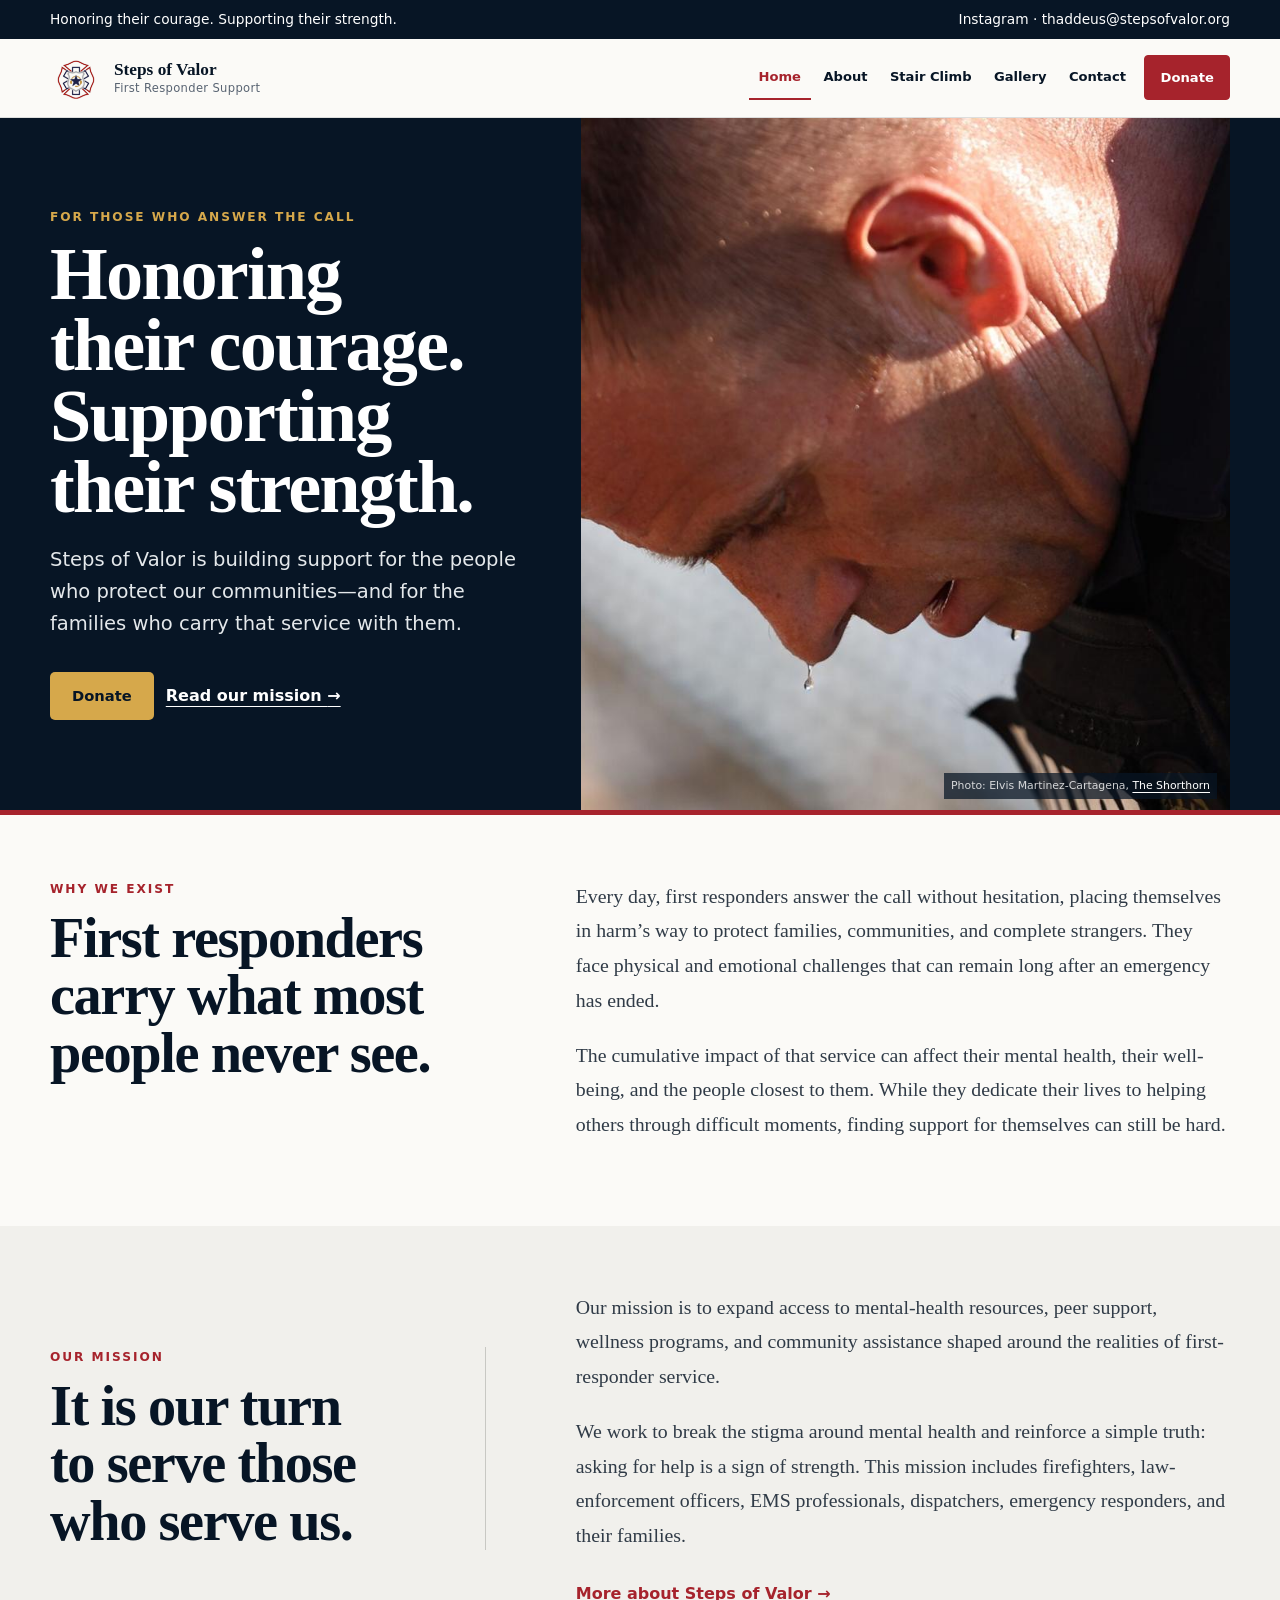
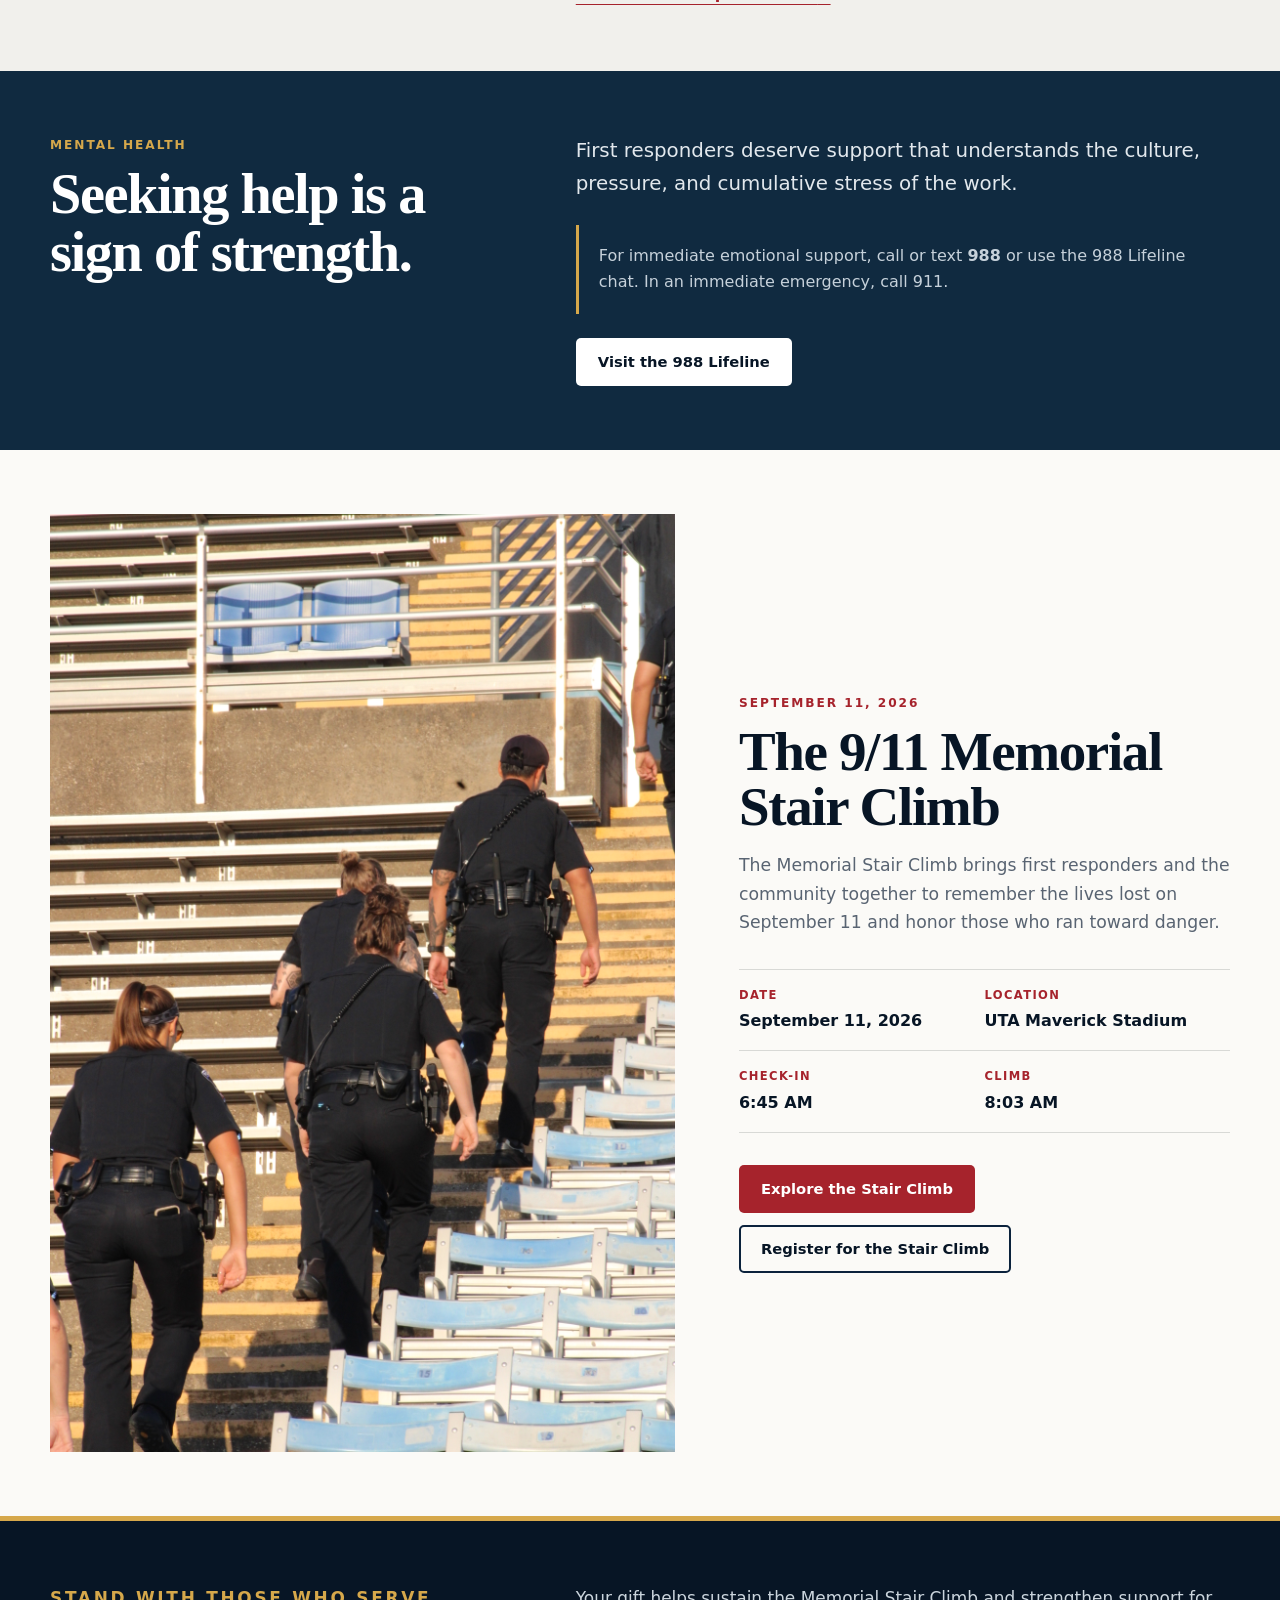
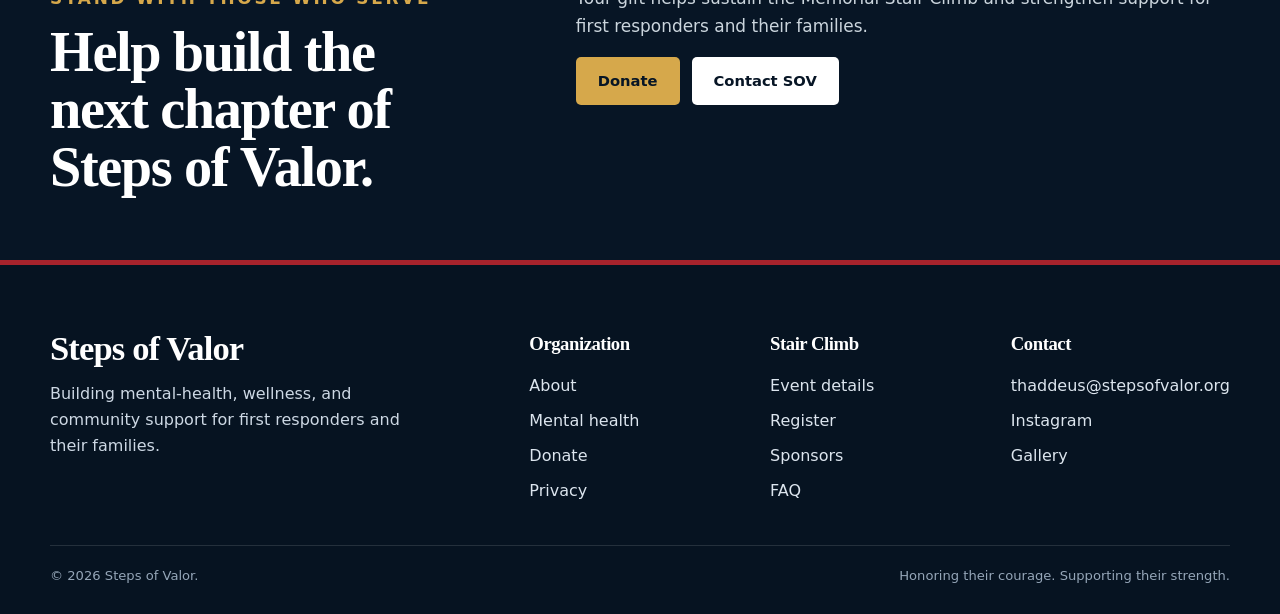
==== commit 8a20e279: "Polish public copy and clarify stair climb registration" ====
--- a/index.html
+++ b/index.html
@@ -34,7 +34,6 @@
           <h1>Honoring their courage. Supporting their strength.</h1>
           <p class="lead">Steps of Valor is building support for the people who protect our communities—and for the families who carry that service with them.</p>
           <div class="button-row hero-actions"><a class="btn btn-secondary" data-link="donation" href="https://spot.fund/msc16lbsc">Donate</a><a class="text-link-light" href="about.html">Read our mission <span aria-hidden="true">→</span></a></div>
-          <p class="hero-status">Our mental-health, peer-support, wellness, and community-assistance initiatives are in development.</p>
         </div>
         <figure class="hero-portrait">
           <img src="assets/images/officer-reflection.jpg" alt="A police officer looking downward in a quiet moment">
@@ -63,8 +62,8 @@
           <h2>It is our turn to serve those who serve us.</h2>
         </div>
         <div class="mission-copy">
-          <p>Steps of Valor is working to connect first responders with mental-health resources, peer support, wellness programs, and community assistance shaped around the realities of their profession.</p>
-          <p>We aim to help break the stigma around mental health and reinforce a simple truth: asking for help is a sign of strength. Our work is intended for firefighters, law-enforcement officers, EMS professionals, dispatchers, emergency responders, and their families.</p>
+          <p>Our mission is to expand access to mental-health resources, peer support, wellness programs, and community assistance shaped around the realities of first-responder service.</p>
+          <p>We work to break the stigma around mental health and reinforce a simple truth: asking for help is a sign of strength. This mission includes firefighters, law-enforcement officers, EMS professionals, dispatchers, emergency responders, and their families.</p>
           <a class="text-link" href="about.html">More about Steps of Valor <span aria-hidden="true">→</span></a>
         </div>
       </div>
@@ -77,8 +76,8 @@
           <h2>Seeking help is a sign of strength.</h2>
         </div>
         <div>
-          <p class="lead">Steps of Valor’s support initiatives are still being developed. We are committed to building them carefully, with respect for first responders, their families, and the professionals already doing this work.</p>
-          <p class="service-note">Steps of Valor is not an emergency or clinical service. If you or someone you know needs immediate emotional support, call or text <strong>988</strong> or use the 988 Lifeline chat. In an immediate emergency, call 911.</p>
+          <p class="lead">First responders deserve support that understands the culture, pressure, and cumulative stress of the work.</p>
+          <p class="service-note">For immediate emotional support, call or text <strong>988</strong> or use the 988 Lifeline chat. In an immediate emergency, call 911.</p>
           <a class="btn btn-light" href="https://988lifeline.org/" target="_blank" rel="noopener">Visit the 988 Lifeline</a>
         </div>
       </div>
@@ -88,16 +87,16 @@
       <div class="container program-feature">
         <div class="program-photo"><img src="assets/images/IMG_0229.JPG" alt="Police officers climbing the stadium steps during Steps of Valor" loading="lazy"></div>
         <div class="program-copy">
-          <p class="eyebrow">A Steps of Valor program</p>
+          <p class="eyebrow">September 11, 2026</p>
           <h2>The 9/11 Memorial Stair Climb</h2>
-          <p>Our current public event brings first responders and the community together to remember the lives lost on September 11 and honor those who ran toward danger.</p>
+          <p>The Memorial Stair Climb brings first responders and the community together to remember the lives lost on September 11 and honor those who ran toward danger.</p>
           <dl class="event-brief">
             <div><dt>Date</dt><dd>September 11, 2026</dd></div>
             <div><dt>Location</dt><dd>UTA Maverick Stadium</dd></div>
             <div><dt>Check-in</dt><dd>6:45 AM</dd></div>
             <div><dt>Climb</dt><dd>8:03 AM</dd></div>
           </dl>
-          <div class="button-row"><a class="btn btn-primary" href="event.html">Explore the Stair Climb</a><a class="btn btn-outline" href="register.html">Register</a></div>
+          <div class="button-row"><a class="btn btn-primary" href="event.html">Explore the Stair Climb</a><a class="btn btn-outline" href="register.html">Register for the Stair Climb</a></div>
         </div>
       </div>
     </section>
@@ -105,7 +104,7 @@
     <section class="section closing-section">
       <div class="container closing-grid">
         <div><p class="eyebrow">Stand with those who serve</p><h2>Help build the next chapter of Steps of Valor.</h2></div>
-        <div><p>Support the mission through the official Spotfund campaign, or contact Steps of Valor to ask about the organization, the stair climb, or future community partnerships.</p><div class="button-row"><a class="btn btn-secondary" data-link="donation" href="https://spot.fund/msc16lbsc">Donate</a><a class="btn btn-light" href="contact.html">Contact SOV</a></div></div>
+        <div><p>Your gift helps sustain the Memorial Stair Climb and strengthen support for first responders and their families.</p><div class="button-row"><a class="btn btn-secondary" data-link="donation" href="https://spot.fund/msc16lbsc">Donate</a><a class="btn btn-light" href="contact.html">Contact SOV</a></div></div>
       </div>
     </section>
   </main>
